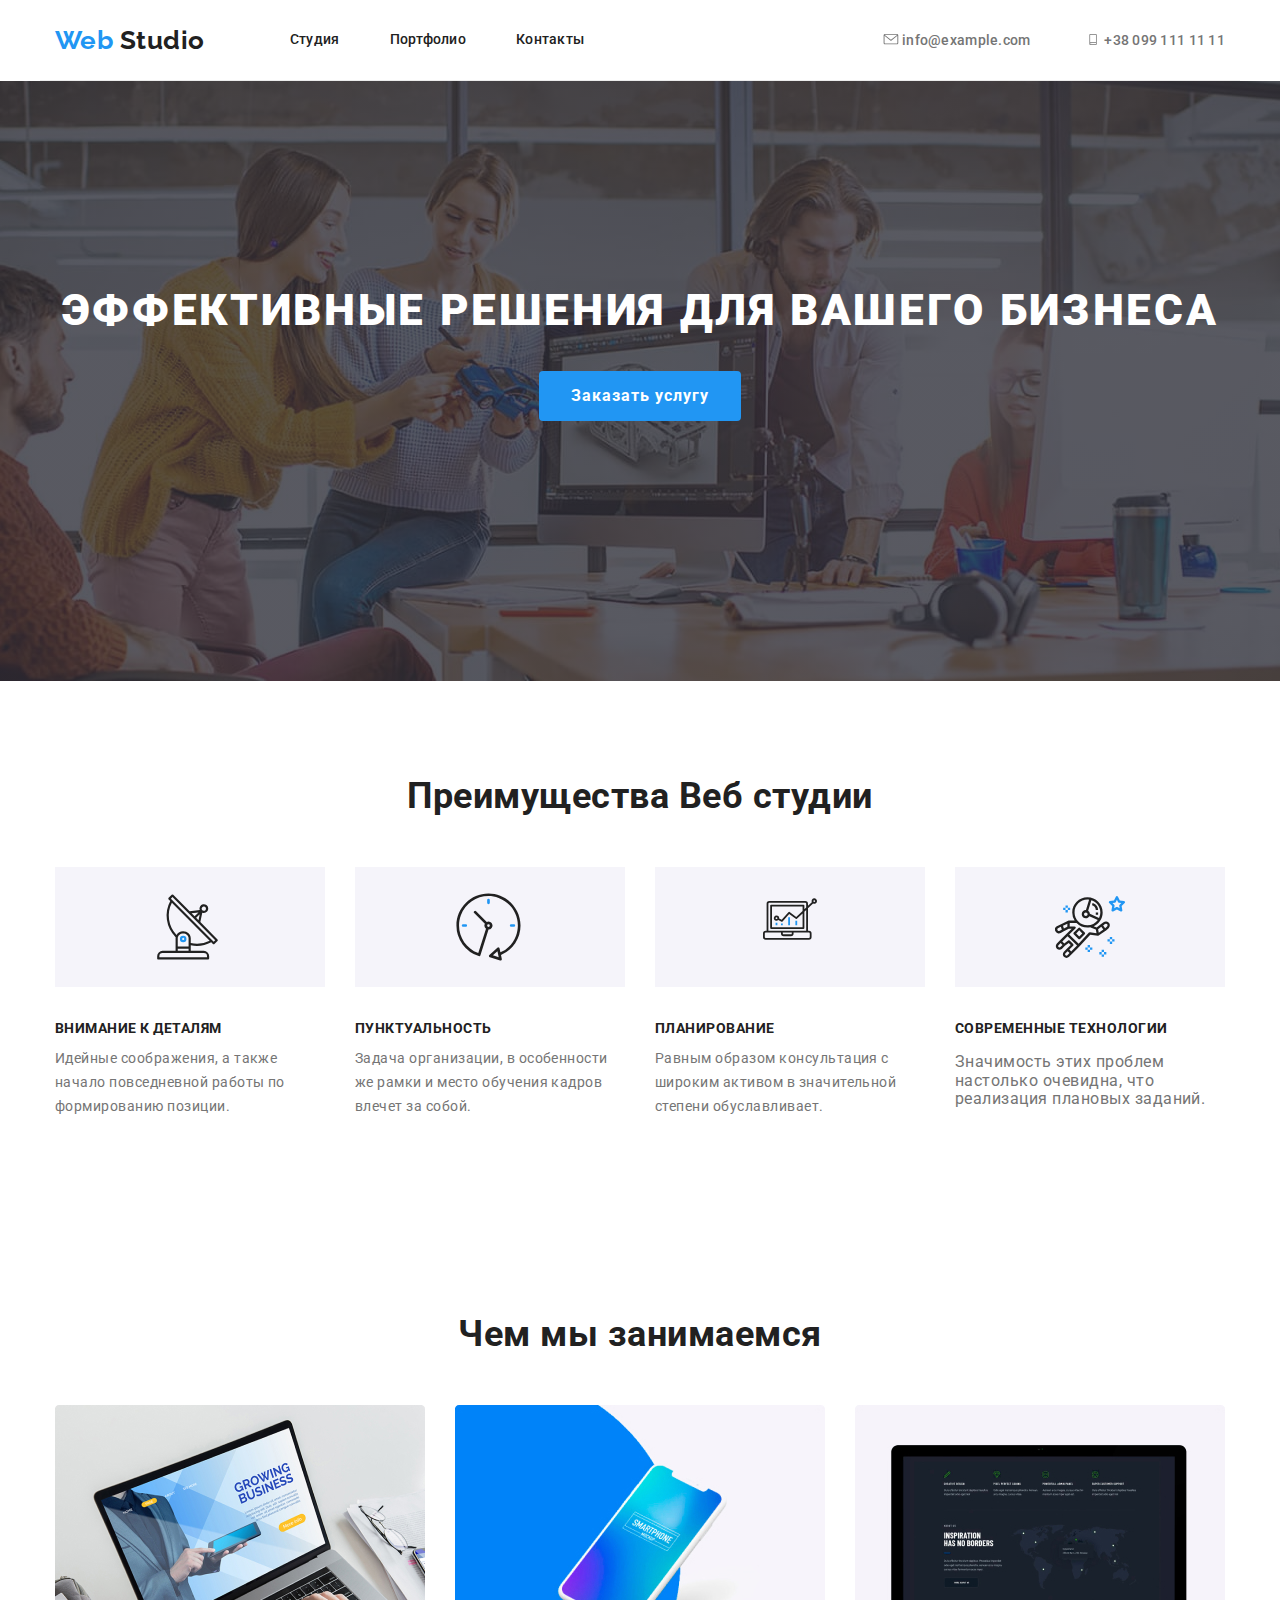
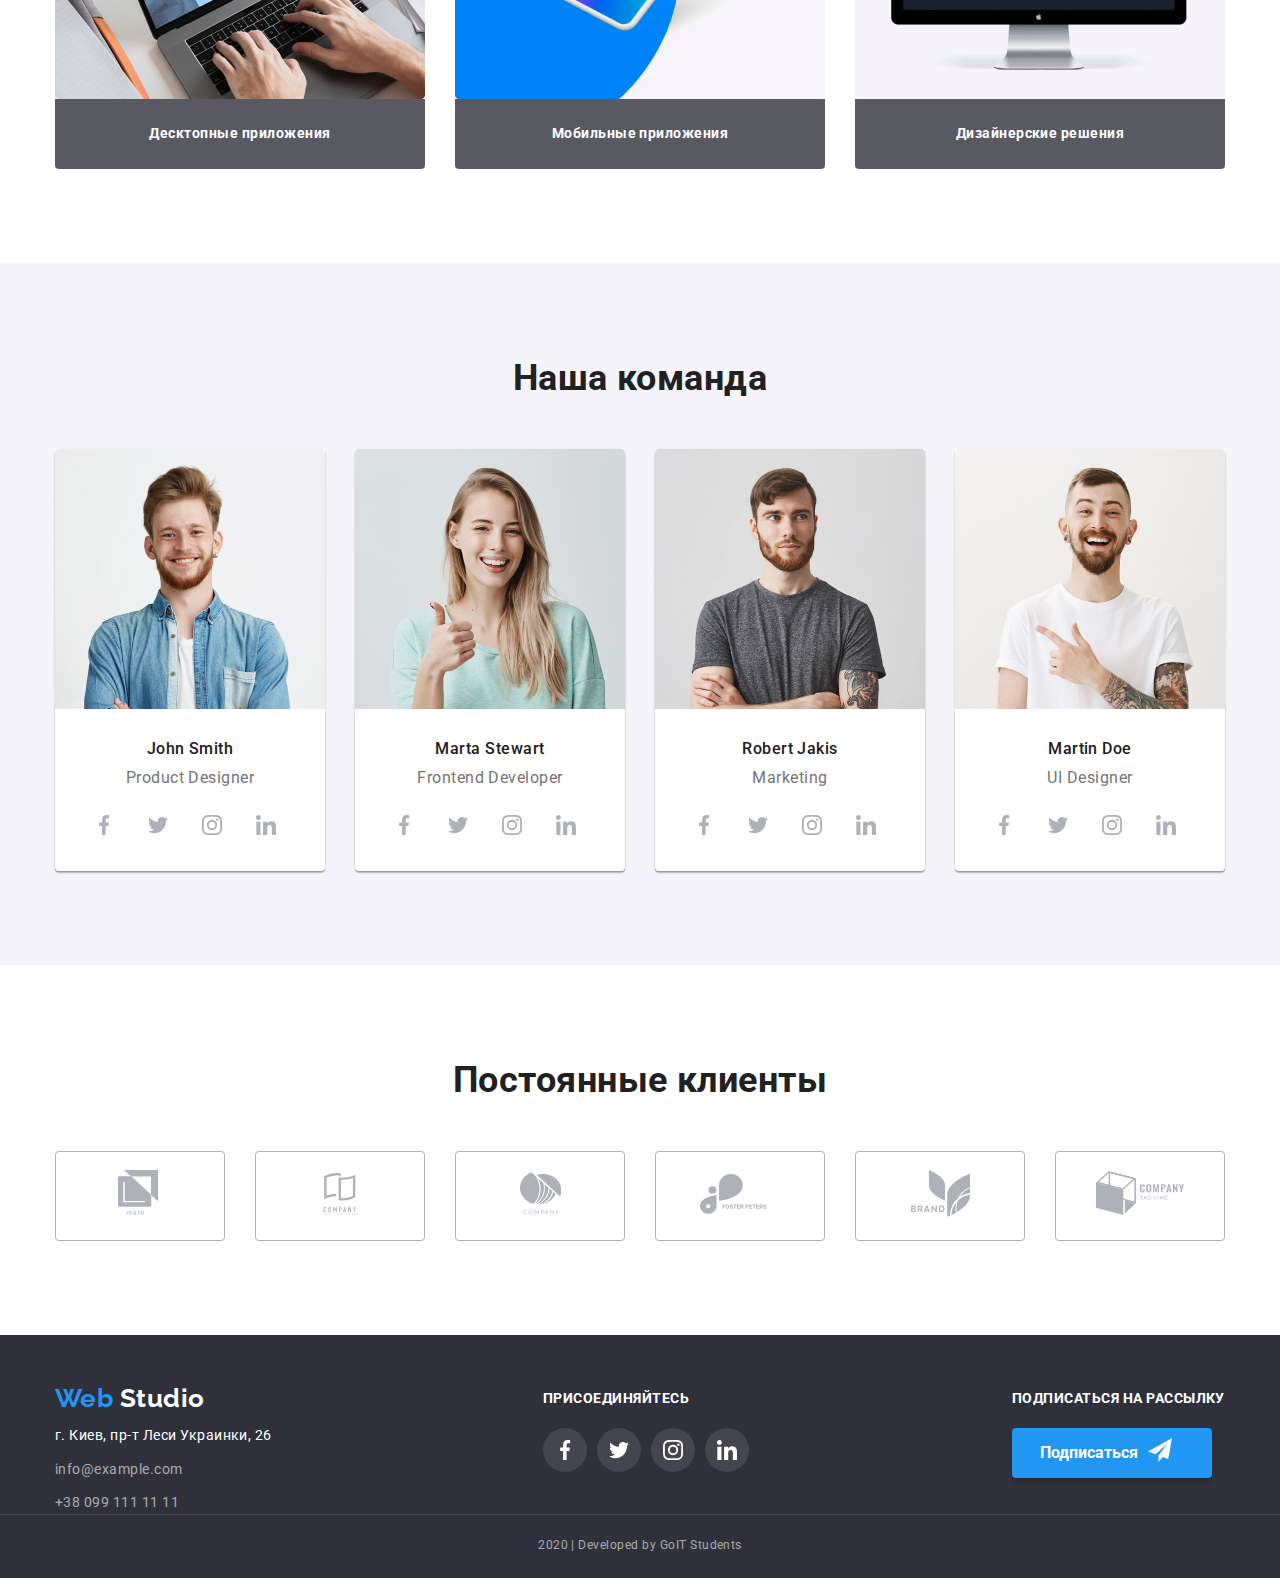
==== index.html @ 1edef526 "position start" ====
<!DOCTYPE html>
<html lang="ru">
  <head>
    <meta charset="UTF-8" />
    <meta name="viewport" content="width=device-width, initial-scale=1.0" />
    <title>Document</title>
    <link
      href="https://fonts.googleapis.com/css2?family=Raleway:wght@700&family=Roboto:wght@400;500;700;900&display=swap"
      rel="stylesheet"
    />
    <link
      rel="stylesheet"
      href="https://cdnjs.cloudflare.com/ajax/libs/modern-normalize/0.6.0/modern-normalize.min.css"
    />
    <link rel="stylesheet" href="./css/styles.css" />
  </head>
  <body>
    <!--Шапка-->
    <header>
      <div class="container header-container">
        <a href="./index.html" class="logo"
          >Web <span class="part">Studio</span></a
        >
        <nav>
          <ul class="site-nav">
            <li class="item"><a href="" class="link">Студия</a></li>
            <li class="item">
              <a href="./portfolio.html" class="link">Портфолио</a>
            </li>
            <li class="item"><a href="" class="link">Контакты</a></li>
          </ul>
        </nav>

        <div class="address">
          <a href="info@example.com" class="link">
            <svg class="link-icon" width="16px" height="11px">
              <use href="./img/a1.svg#icon-envelope"></use>
            </svg>
            info@example.com</a
          >
          <a href="+380991111111" class="link">
            <svg class="link-icon" width="10px" height="15px">
              <use href="./img/a1.svg#icon-smartphone"></use>
            </svg>
            +38 099 111 11 11</a
          >
        </div>
      </div>
    </header>
    <main>
      <!--Герой-->
      <section class="hero">
        <h1 class="hero-title">Эффективные решения для вашего бизнеса</h1>
        <a href="" class="hero-link">Заказать услугу</a>
      </section>
      <!--Преимущества-->
      <section class="section">
        <div class="container">
          <h2 class="section-title">Преимущества Веб студии</h2>
          <ul class="feature-list">
            <li class="item">
              <svg class="features-icon">
                <use
                  href="./img/a1.svg#icon-antenna1"
                  width="65px"
                  height="70px"
                ></use>
              </svg>
              <h3 class="title">Внимание к деталям</h3>
              <p class="text">
                Идейные соображения, а также начало повседневной работы по
                формированию позиции.
              </p>
            </li>
            <li class="item">
              <svg class="features-icon">
                <use
                  href="./img/a1.svg#icon-clock1"
                  width="67px"
                  height="70px"
                ></use>
              </svg>
              <h3 class="title">Пунктуальность</h3>
              <p class="text">
                Задача организации, в особенности же рамки и место обучения
                кадров влечет за собой.
              </p>
            </li>
            <li class="item">
              <svg class="features-icon">
                <use
                  href="./img/a1.svg#icon-diagram1"
                  width="70px"
                  height="54px"
                ></use>
              </svg>
              <h3 class="title">Планирование</h3>
              <p class="text">
                Равным образом консультация с широким активом в значительной
                степени обуславливает.
              </p>
            </li>
            <li class="item">
              <svg class="features-icon">
                <use
                  href="./img/a1.svg#icon-astronaut1"
                  width="70px"
                  height="70px"
                ></use>
              </svg>
              <h3 class="title">Современные технологии</h3>
              <p>
                Значимость этих проблем настолько очевидна, что реализация
                плановых заданий.
              </p>
            </li>
          </ul>
        </div>
      </section>
      <!--Сфера работы-->
      <section class="section">
        <div class="container">
          <h2 class="section-title">Чем мы занимаемся</h2>
          <ul class="product-list">
            <li class="item">
              <a href=""
                ><img
                  class="foto"
                  src="./img/1desk-top.jpg"
                  alt="Ноутбук"
                  width="370"
              /></a>
              <h3 class="title">Десктопные приложения</h3>
            </li>
            <li class="item">
              <a href=""
                ><img
                  class="foto"
                  src="./img/2mobail.jpg"
                  alt="Мобильный телефон"
                  width="370"
              /></a>
              <h3 class="title">Мобильные приложения</h3>
            </li>
            <li class="item">
              <a href=""
                ><img
                  class="foto"
                  src="./img/3design.jpg"
                  alt="Монитор"
                  width="370"
              /></a>
              <h3 class="title">Дизайнерские решения</h3>
            </li>
          </ul>
        </div>
      </section>
      <!--Команда-->
      <section class="section team-section">
        <div class="container">
          <h2 class="section-title">Наша команда</h2>
          <ul class="team-list">
            <li class="item">
              <a href="">
                <img
                  class="foto"
                  src="./img/foto1.jpg"
                  alt="фото сотрудника"
                  width="270"
              /></a>
              <h3 class="title">John Smith</h3>
              <p class="text">Product Designer</p>
              <ul class="social-network">
                <li>
                  <a
                    href=""
                    aria-label="Ссылка на Facebook"
                    class="socials-link"
                  >
                    <svg class="socials-item" width="20px" height="20px">
                      <use href="./img/a1.svg#icon-facebook"></use>
                    </svg>
                  </a>
                </li>
                <li>
                  <a href="" aria-label="Ссылка на Twitter" class="socials-link"
                    ><svg class="socials-item" width="20px" height="20px">
                      <use href="./img/a1.svg#icon-twitter"></use></svg
                  ></a>
                </li>
                <li>
                  <a
                    href=""
                    aria-label="Ссылка на Instagram"
                    class="socials-link"
                    ><svg class="socials-item" width="20px" height="20px">
                      <use href="./img/a1.svg#icon-instagram"></use></svg
                  ></a>
                </li>
                <li>
                  <a
                    href=""
                    aria-label="Ссылка на LinkedIn"
                    class="socials-link"
                    ><svg class="socials-item ln" width="20px" height="20px">
                      <use href="./img/a1.svg#icon-linkedin"></use></svg
                  ></a>
                </li>
              </ul>
            </li>
            <li class="item">
              <a href="">
                <img
                  class="foto"
                  src="./img/foto2.jpg"
                  alt="фото сотрудника"
                  width="270"
              /></a>
              <h3 class="title">Marta Stewart</h3>
              <p class="text">Frontend Developer</p>
              <ul class="social-network">
                <li>
                  <a
                    href=""
                    aria-label="Ссылка на Facebook"
                    class="socials-link"
                  >
                    <svg class="socials-item" width="20px" height="20px">
                      <use href="./img/a1.svg#icon-facebook"></use>
                    </svg>
                  </a>
                </li>
                <li>
                  <a href="" aria-label="Ссылка на Twitter" class="socials-link"
                    ><svg class="socials-item" width="20px" height="20px">
                      <use href="./img/a1.svg#icon-twitter"></use></svg
                  ></a>
                </li>
                <li>
                  <a
                    href=""
                    aria-label="Ссылка на Instagram"
                    class="socials-link"
                    ><svg class="socials-item" width="20px" height="20px">
                      <use href="./img/a1.svg#icon-instagram"></use></svg
                  ></a>
                </li>
                <li>
                  <a
                    href=""
                    aria-label="Ссылка на LinkedIn"
                    class="socials-link"
                    ><svg class="socials-item ln" width="20px" height="20px">
                      <use href="./img/a1.svg#icon-linkedin"></use></svg
                  ></a>
                </li>
              </ul>
            </li>
            <li class="item">
              <a href="">
                <img
                  class="foto"
                  src="./img/foto3.jpg"
                  alt="фото сотрудника"
                  width="270"
              /></a>
              <h3 class="title">Robert Jakis</h3>
              <p class="text">Marketing</p>
              <ul class="social-network">
                <li>
                  <a
                    href=""
                    aria-label="Ссылка на Facebook"
                    class="socials-link"
                  >
                    <svg class="socials-item" width="20px" height="20px">
                      <use href="./img/a1.svg#icon-facebook"></use>
                    </svg>
                  </a>
                </li>
                <li>
                  <a href="" aria-label="Ссылка на Twitter" class="socials-link"
                    ><svg class="socials-item" width="20px" height="20px">
                      <use href="./img/a1.svg#icon-twitter"></use></svg
                  ></a>
                </li>
                <li>
                  <a
                    href=""
                    aria-label="Ссылка на Instagram"
                    class="socials-link"
                    ><svg class="socials-item" width="20px" height="20px">
                      <use href="./img/a1.svg#icon-instagram"></use></svg
                  ></a>
                </li>
                <li>
                  <a
                    href=""
                    aria-label="Ссылка на LinkedIn"
                    class="socials-link"
                    ><svg class="socials-item ln" width="20px" height="20px">
                      <use href="./img/a1.svg#icon-linkedin"></use></svg
                  ></a>
                </li>
              </ul>
            </li>
            <li class="item">
              <a href="">
                <img
                  class="foto"
                  src="./img/foto4.jpg"
                  alt="фото сотрудника"
                  width="270"
              /></a>
              <h3 class="title">Martin Doe</h3>
              <p class="text">UI Designer</p>
              <ul class="social-network">
                <li>
                  <a
                    href=""
                    aria-label="Ссылка на Facebook"
                    class="socials-link"
                  >
                    <svg class="socials-item" width="20px" height="20px">
                      <use href="./img/a1.svg#icon-facebook"></use>
                    </svg>
                  </a>
                </li>
                <li>
                  <a href="" aria-label="Ссылка на Twitter" class="socials-link"
                    ><svg class="socials-item" width="20px" height="20px">
                      <use href="./img/a1.svg#icon-twitter"></use></svg
                  ></a>
                </li>
                <li>
                  <a
                    href=""
                    aria-label="Ссылка на Instagram"
                    class="socials-link"
                    ><svg class="socials-item" width="20px" height="20px">
                      <use href="./img/a1.svg#icon-instagram"></use></svg
                  ></a>
                </li>
                <li>
                  <a
                    href=""
                    aria-label="Ссылка на LinkedIn"
                    class="socials-link"
                    ><svg class="socials-item ln" width="20px" height="20px">
                      <use href="./img/a1.svg#icon-linkedin"></use></svg
                  ></a>
                </li>
              </ul>
            </li>
          </ul>
        </div>
      </section>
      <!--Клиенты-->
      <section class="section">
        <div class="container">
          <h2 class="section-title">Постоянные клиенты</h2>
          <ul class="clients-list">
            <li class="item">
              <a href="" class="link">
                <svg class="clients-logo" width="44px" height="49px">
                  <use href="./img/a1.svg#icon-logo1"></use>
                </svg>
              </a>
            </li>
            <li class="item">
              <a href="" class="link"
                ><svg class="clients-logo" width="40px" height="42px">
                  <use href="./img/a1.svg#icon-logo2"></use></svg
              ></a>
            </li>
            <li class="item">
              <a href="" class="link"
                ><svg class="clients-logo" width="41px" height="43px">
                  <use href="./img/a1.svg#icon-logo3"></use></svg
              ></a>
            </li>
            <li class="item">
              <a href="" class="link"
                ><svg class="clients-logo" width="80px" height="42px">
                  <use href="./img/a1.svg#icon-logo4"></use></svg
              ></a>
            </li>
            <li class="item">
              <a href="" class="link"
                ><svg class="clients-logo" width="59px" height="47px">
                  <use href="./img/a1.svg#icon-logo5"></use></svg
              ></a>
            </li>
            <li class="item">
              <a href="" class="link"
                ><svg class="clients-logo" width="88px" height="45px">
                  <use href="./img/a1.svg#icon-logo6"></use></svg
              ></a>
            </li>
          </ul>
        </div>
      </section>
    </main>

    <!-- Футер -->
    <footer>
      <div class="container footer-container">
        <div class="footer-contacts">
          <a href="./index.html" class="logo"
            >Web <span class="part-footer">Studio</span></a
          >
          <address class="footer-address">
            <a class="location">г. Киев, пр-т Леси Украинки, 26</a>
            <a href="info@example.com" class="link link-mail"
              >info@example.com</a
            >
            <a href="+380991111111" class="link">+38 099 111 11 11</a>
          </address>
        </div>
        <div class="join-us">
          <b class="title">присоединяйтесь</b>
          <ul class="cosials-item">
            <li>
              <a href="" aria-label="Ссылка на Facebook" class="cosials">
                <svg class="cosials-icon" width="20px" height="20px">
                  <use href="./img/a1.svg#icon-facebook"></use>
                </svg>
              </a>
            </li>
            <li>
              <a href="" aria-label="Ссылка на Twitter" class="cosials"
                ><svg class="cosials-icon" width="20px" height="20px">
                  <use href="./img/a1.svg#icon-twitter"></use></svg
              ></a>
            </li>
            <li>
              <a href="" aria-label="Ссылка на Instagram" class="cosials"
                ><svg class="cosials-icon" width="20px" height="20px">
                  <use href="./img/a1.svg#icon-instagram"></use></svg
              ></a>
            </li>
            <li>
              <a href="" aria-label="Ссылка на LinkedIn" class="cosials"
                ><svg class="cosials-icon" width="20px" height="20px">
                  <use href="./img/a1.svg#icon-linkedin"></use></svg
              ></a>
            </li>
          </ul>
        </div>
        <div class="newsletter">
          <b class="title"> подписаться на рассылку</b>
          <button class="footer-button">
            <span class="subscribe">Подписаться</span>
            <svg>
              <use
                href="./img/a1.svg#icon-icon"
                width="24px"
                height="24px"
              ></use>
            </svg>
          </button>
        </div>
      </div>
      <p class="copyright">2020 | Developed by GoIT Students</p>
    </footer>
  </body>
</html>
---- css/styles.css ----
:root {
  --primary-text-color: #757575;
  --title-text-color: #212121;
  --title-text-color-second: #ffffff;
  --accent-color: #2196f3;
  --footer-address-color: rgba(255, 255, 255, 0.6);
  --background-second: #f5f4fa;
}
body {
  background: #ffffff;
  color: var(--primary-text-color);
  font-family: Roboto;
  letter-spacing: 0.03em;
}
ul {
  list-style: none;
  padding: 0;
  margin: 0;
}
a {
  text-decoration: none;
}
img {
  display: block;
  max-width: 100%;
  height: auto;
}
.section {
  padding-top: 94px;
  padding-bottom: 94px;
}
.container {
  width: 1200px;
  padding-left: 15px;
  padding-right: 15px;
  margin-left: auto;
  margin-right: auto;
}
.section-title {
  color: var(--title-text-color);
  font-weight: 700;
  font-size: 36px;
  line-height: 1.17;
  text-align: center;
  margin-top: 0;
  margin-bottom: 50px;
}
/*Header*/
.header-container {
  display: flex;
  align-items: center;
  border-bottom: 1px solid #ececec;
}
.logo {
  display: block;
  margin-right: 85px;
  color: var(--accent-color);
  font-family: Raleway;
  font-weight: 700;
  font-size: 26px;
  line-height: 1.19;
  text-decoration: none;
}
.part {
  color: var(--title-text-color);
}
.site-nav {
  display: flex;
}
.site-nav .item + .item {
  margin-left: 50px;
}
.site-nav .link {
  display: block;
  color: var(--title-text-color);
  font-weight: 500;
  font-size: 14px;
  line-height: 1.14;
  letter-spacing: 0.02em;
  padding-top: 32px;
  padding-bottom: 32px;
}
.site-nav .link:hover,
.site-nav .link:focus {
  color: var(--accent-color);
}
.address {
  margin-left: auto;
}
.address .link {
  color: var(--primary-text-color);
  font-weight: 500;
  font-size: 14px;
  line-height: 1.14;
  letter-spacing: 0.02em;
}
.address .link:hover,
.address .link:focus {
  color: var(--accent-color);
}

.address .link:not(:last-child) {
  margin-right: 50px;
}
.address .link-icon {
  width: 16px;
  height: 11px;
  fill: var(--primary-text-color);
}
.address .link-icon:hover {
  fill: var(--accent-color);
}
/*Hero*/
.hero {
  max-width: 1600px;
  height: 600px;
  margin-left: auto;
  margin-right: auto;
  background-image: linear-gradient(
      to right,
      rgba(47, 48, 58, 0.8),
      rgba(47, 48, 58, 0.8)
    ),
    url(../img/header.jpg);

  background-size: cover;
  background-position: center;
  background-repeat: no-repeat;
  text-align: center;
}
.hero .hero-title {
  padding-top: 200px;
  margin-top: 0;
  margin-bottom: 30px;
  color: var(--title-text-color-second);
  font-weight: 900;
  font-size: 44px;
  line-height: 1.36;
  letter-spacing: 0.06em;
  text-transform: uppercase;
}
.hero .hero-link {
  display: inline-block;
  color: var(--title-text-color-second);
  font-weight: 700;
  font-size: 16px;
  line-height: 1.87;
  letter-spacing: 0.06em;
  background: var(--accent-color);
  border-radius: 4px;
  padding: 10px 32px;
}

/*Features*/
.feature-list {
  display: flex;
  margin: -15px;
}
.feature-list .item {
  width: 270px;
  margin: 15px;
}
/*.feature-list .item::before {
  display: block;
  content: "";
  height: 120px;
  background-color: var(--background-second);
  background-position: center;
  background-repeat: no-repeat;
}
.feature-list .item:nth-child(1)::before {
  background-image: url(../img/antenna1.svg);
}
.feature-list .item:nth-child(2)::before {
  background-image: url(../img/clock1.svg);
}
.feature-list .item:nth-child(3)::before {
  background-image: url(../img/diagram1.svg);
}
.feature-list .item:nth-child(4)::before {
  background-image: url(../img/astronaut1.svg);
}*/

.features-icon {
  background-color: #f5f4fa;
  width: 270px;
  height: 120px;
  padding: 25px 100px;
}

.feature-list .title {
  margin-top: 30px;
  margin-bottom: 10px;
  text-transform: uppercase;
  color: var(--title-text-color);
  font-weight: 700;
  font-size: 14px;
  line-height: 1.14;
}
.feature-list .text {
  margin: 0;
  font-weight: 400;
  font-size: 14px;
  line-height: 1.71;
}
/*Products*/
.product-list {
  display: flex;
  margin: -15px;
}
.product-list .item {
  width: 370px;
  margin: 15px;
}
.product-list .title {
  margin: 0;
  border-radius: 0px 0px 4px 4px;
  text-align: center;
  padding: 27px 87px;
  color: var(--title-text-color-second);
  font-weight: 700;
  font-size: 14px;
  line-height: 1.14;
  background: rgba(47, 48, 58, 0.8);
}
/*Team*/
.team-section {
  background: #f5f4fa;
}
.team-list {
  display: flex;
  margin: -15px;
  text-align: center;
}
.team-list .item {
  width: 270px;
  margin: 15px;
  background-color: #ffffff;
  box-shadow: 0px 2px 1px rgba(0, 0, 0, 0.2), 0px 1px 1px rgba(0, 0, 0, 0.14),
    0px 1px 3px rgba(0, 0, 0, 0.12);
  border-radius: 4px;
}
.team-list .foto {
  margin-bottom: 30px;
}
.team-list .title {
  margin-top: 0px;
  margin-bottom: 10px;
  color: var(--title-text-color);
  font-weight: 500;
  font-size: 16px;
  line-height: 1.19;
}
.team-list .text {
  margin-top: 0;
  margin-bottom: 16;
  font-weight: 400;
  font-size: 16px;
  line-height: 1.19;
}
/*.social-network {
  display: flex;
  justify-content: space-around;
}
.socials {
  display: inline-block;
  width: 44px;
  height: 44px;
  <circle r="260"/>
}
.socials-item {
  fill: #afb1b8;
  background-color: #ffffff;
  border-radius: 50%;
}

.socials-item:hover,
.socials-item:focus {
  fill: #ffffff;
  background-color: var(--accent-color);
}*/
.social-network {
  display: flex;
  justify-content: center;
  margin-bottom: 24px;
}
.socials-link {
  display: flex;
  justify-content: center;
  align-items: center;
  margin-right: 10px;
  width: 44px;
  height: 44px;
  background-color: #ffffff;
  fill: #afb1b8;
  border-radius: 50%;
}
.socials-link:hover {
  background-color: var(--accent-color);
  fill: #ffffff;
}
/*Clients*/
.clients-list {
  display: flex;
  margin: -15px;
}
.clients-list .item {
  display: flex;
  justify-content: center;
  align-items: center;
  width: 170px;
  height: 90px;
  border: 1px solid #afb1b8;
  box-sizing: border-box;
  border-radius: 4px;
  margin: 15px;
}
.clients-list .item:hover,
.clients-list .item:focus {
  border: 1px solid var(--accent-color);
}
.clients-logo {
  fill: #afb1b8;
}
.clients-logo:hover,
.clients-logo:focus {
  fill: var(--accent-color);
}
/*Footer*/
footer {
  background: #2f303a;
}
.footer-container {
  display: flex;
  align-items: flex-start;
  justify-content: space-between;
}
.footer-contacts {
  display: flex;
  flex-direction: column;
  padding-top: 48px;
  align-items: baseline;
}
.footer-contacts > .logo {
  margin-bottom: 10px;
}
.footer-contacts .part-footer {
  color: var(--title-text-color-second);
}
.footer-address .location {
  margin-bottom: 9px;
  display: block;
  color: var(--title-text-color-second);
  font-weight: 400;
  font-size: 14px;
  line-height: 1.71;
  font-style: normal;
}
.footer-address .link {
  display: block;
  color: var(--footer-address-color);
  font-weight: 400;
  font-size: 14px;
  line-height: 24px;
  font-style: normal;
}
.footer-address .link-mail {
  margin-bottom: 9px;
}
.join-us {
  margin-top: 56px;
}
.newsletter {
  margin-top: 56px;
}
.join-us .title {
  display: block;
  margin-bottom: 21px;
  text-transform: uppercase;
  color: var(--title-text-color-second);
  font-weight: bold;
  font-size: 14px;
  line-height: 1.14;
}
.cosials-item {
  display: flex;
}
.cosials {
  display: flex;
  justify-content: center;
  align-items: center;
  margin-right: 10px;
  width: 44px;
  height: 44px;
  border-radius: 50%;
  background: rgba(255, 255, 255, 0.1);
}

.cosials:hover {
  background-color: var(--accent-color);
}
.cosials-icon {
  fill: #ffffff;
}
.newsletter {
  display: flex;
  flex-direction: column;
}
.footer-button {
  display: flex;
  padding: 10px 28px;
  width: 200px;
  height: 50px;
  font-weight: bold;
  font-size: 16px;
  line-height: 1.88;
  background: #2196f3;
  color: var(--title-text-color-second);
  box-shadow: 0px 4px 4px rgba(0, 0, 0, 0.15);
  border: none;
  border-radius: 4px;
}
.subscribe {
  margin-right: 10px;
}
.newsletter .title {
  margin-bottom: 21px;
  text-transform: uppercase;
  color: var(--title-text-color-second);
  font-weight: bold;
  font-size: 14px;
  line-height: 1.14;
}
.copyright {
  padding-top: 18px;
  padding-bottom: 21px;
  margin: 0;
  border-top: 1px solid rgba(255, 255, 255, 0.1);
  color: var(--footer-address-color);
  font-weight: 400;
  font-size: 12px;
  line-height: 2;
  text-align: center;
}
/*Projects*/
.container .title-portfolio {
  margin: 0;
}
.filters {
  display: flex;
  margin-bottom: 50px;
  justify-content: center;
}
.filters .item:not(:last-child) {
  margin-right: 8px;
}
.filters .button {
  border-radius: 4px;
  padding: 6px 22px;
  color: var(--title-text-color);
  background: var(--background-second);
}

.filters .button:hover,
.filters .button:focus {
  color: var(--title-text-color-second);
  background: var(--accent-color);
}

.works-list {
  display: flex;
  flex-wrap: wrap;
  margin: -15px;
}
.works-list .item {
  width: 370px;
  margin: 15px;
  border-top-left-radius: 5px;
  border-top-right-radius: 5px;
  overflow: hidden;
  box-shadow: 1px 4px 6px rgba(0, 0, 0, 0.16), 0px 4px 4px rgba(0, 0, 0, 0.06),
    0px 1px 1px rgba(0, 0, 0, 0.12);
}
.works-list .title {
  margin-top: 0;
  margin-bottom: 4px;
  color: var(--title-text-color);
  font-weight: 700;
  font-size: 18px;
  line-height: 2;
  letter-spacing: 0.06em;
}
.works-list .filter-text {
  margin: 0;
  color: var(--primary-text-color);
  font-weight: 400;
  font-size: 16px;
  line-height: 1.87;
}
.works-list .text-about {
  margin: 0;
}
.card-content {
  padding: 20px 24px;
  border: solid #eeeeee;
  border-top-width: 0;
  border-right-width: 1px;
  border-left-width: 1px;
  border-bottom-width: 1px;
  border-bottom-right-radius: 5px;
  border-bottom-left-radius: 5px;
}
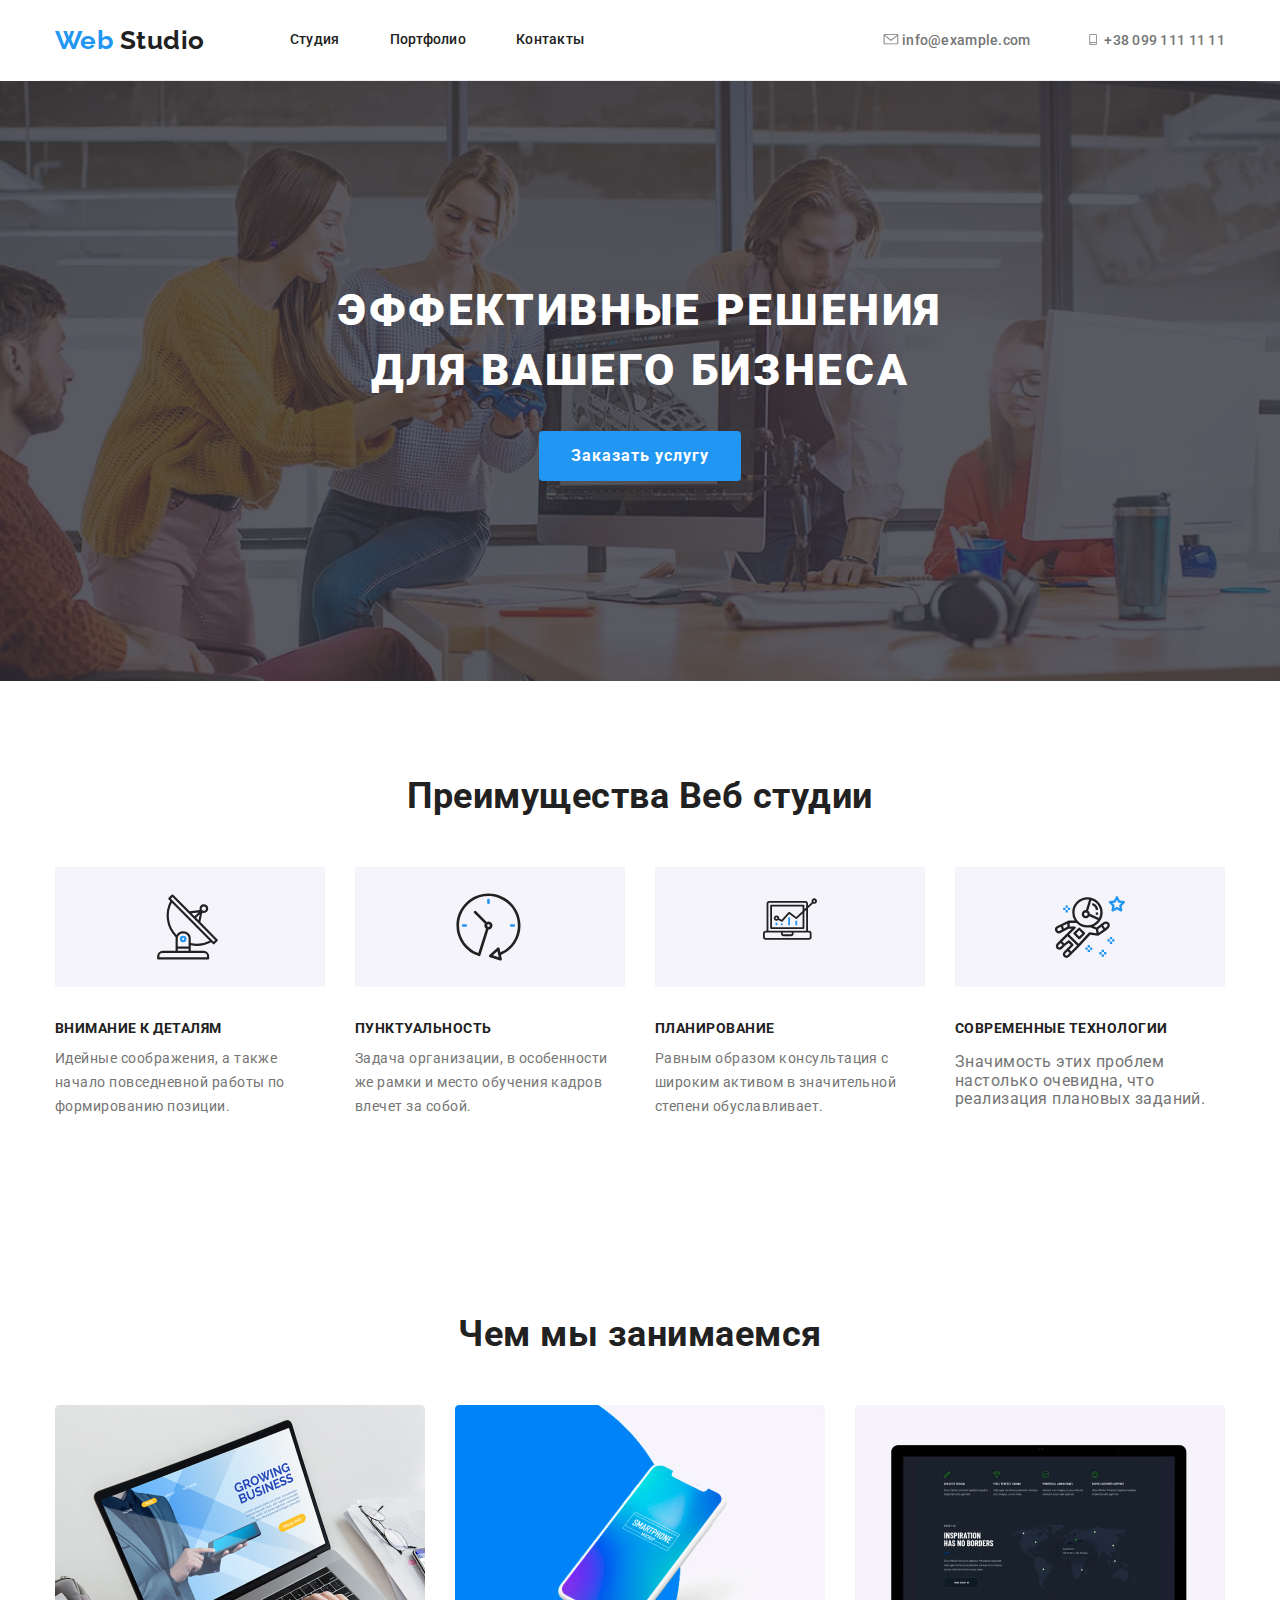
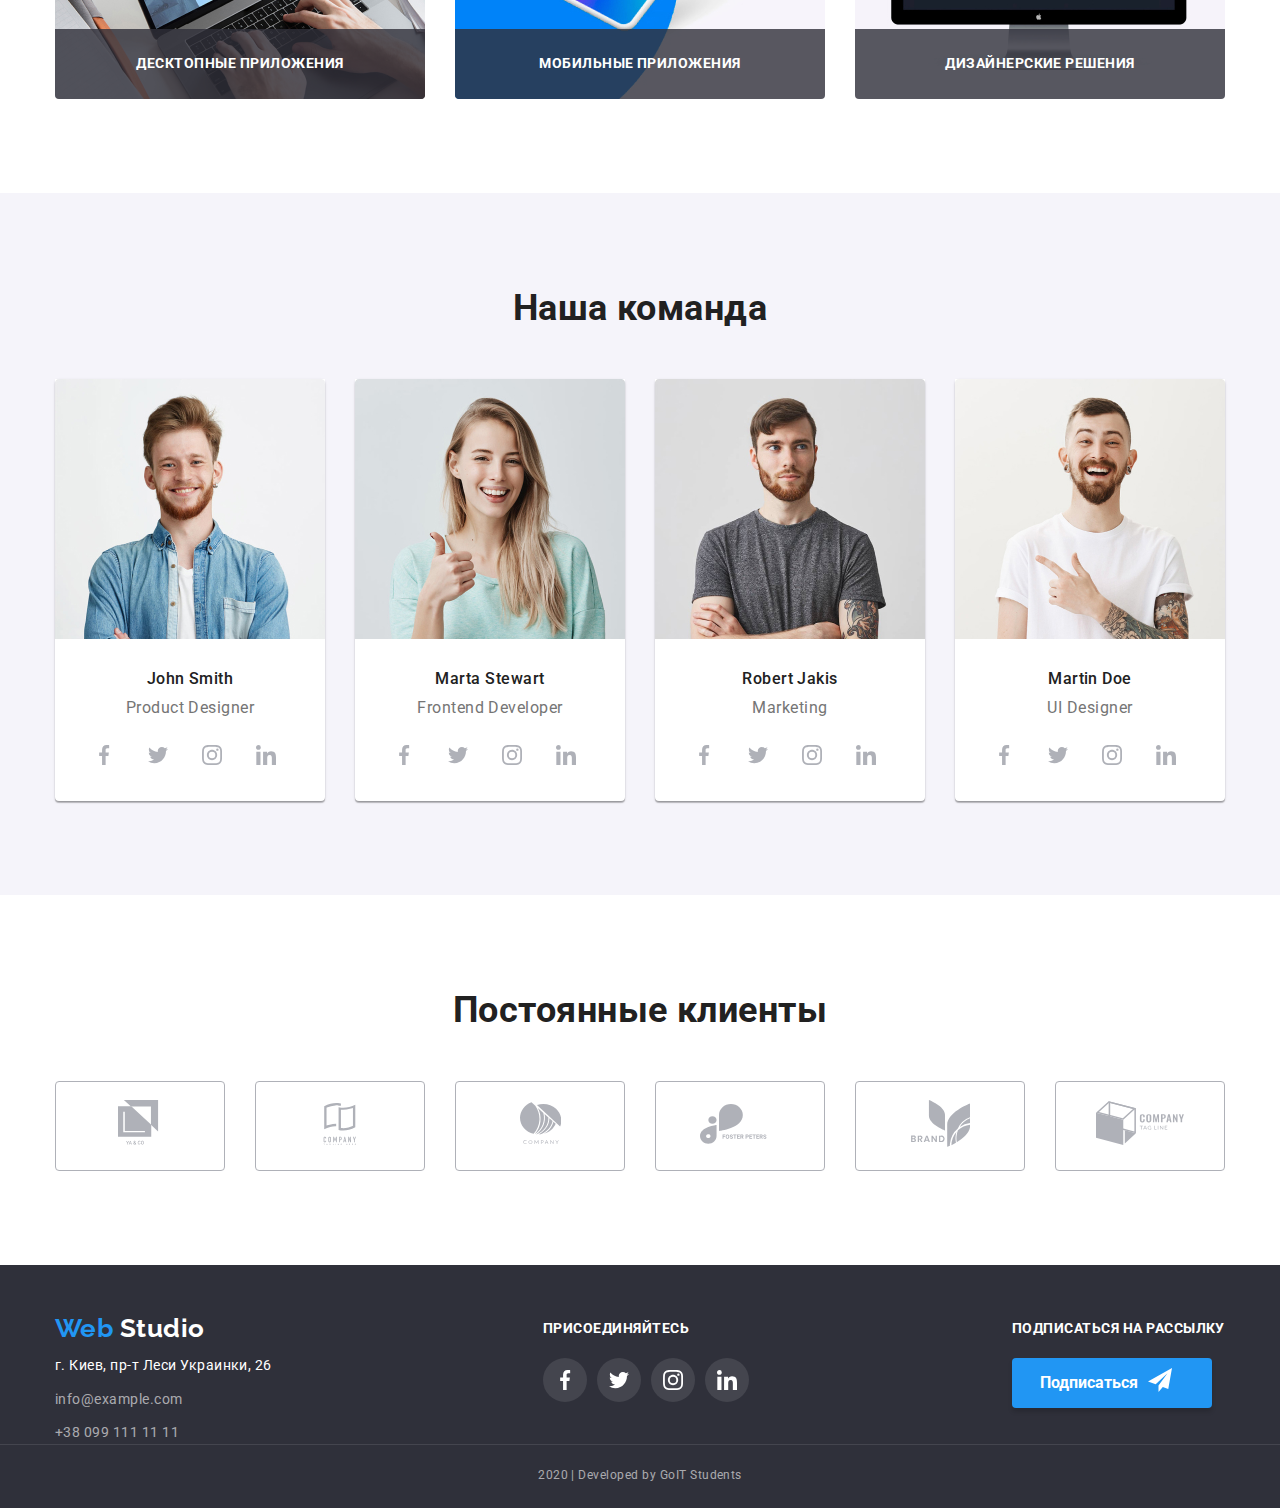
==== commit 06586914: "position start 2" ====
--- a/index.html
+++ b/index.html
@@ -50,7 +50,10 @@
     <main>
       <!--Герой-->
       <section class="hero">
-        <h1 class="hero-title">Эффективные решения для вашего бизнеса</h1>
+        <h1 class="hero-title">
+          Эффективные решения <br />
+          для вашего бизнеса
+        </h1>
         <a href="" class="hero-link">Заказать услугу</a>
       </section>
       <!--Преимущества-->
@@ -185,8 +188,8 @@
                 <li>
                   <a href="" aria-label="Ссылка на Twitter" class="socials-link"
                     ><svg class="socials-item" width="20px" height="20px">
-                      <use href="./img/a1.svg#icon-twitter"></use></svg
-                  ></a>
+                      <use href="./img/a1.svg#icon-twitter"></use>
+                      </svg                  ></a>
                 </li>
                 <li>
                   <a
--- a/css/styles.css
+++ b/css/styles.css
@@ -209,18 +209,25 @@
   margin: -15px;
 }
 .product-list .item {
+  position: relative;
   width: 370px;
   margin: 15px;
 }
 .product-list .title {
+  position: absolute;
+  bottom: 0;
+  right: 0;
+  left: 0;
   margin: 0;
   border-radius: 0px 0px 4px 4px;
   text-align: center;
-  padding: 27px 87px;
+  padding-top: 27px;
+  padding-bottom: 27px;
   color: var(--title-text-color-second);
   font-weight: 700;
   font-size: 14px;
   line-height: 1.14;
+  text-transform: uppercase;
   background: rgba(47, 48, 58, 0.8);
 }
 /*Team*/
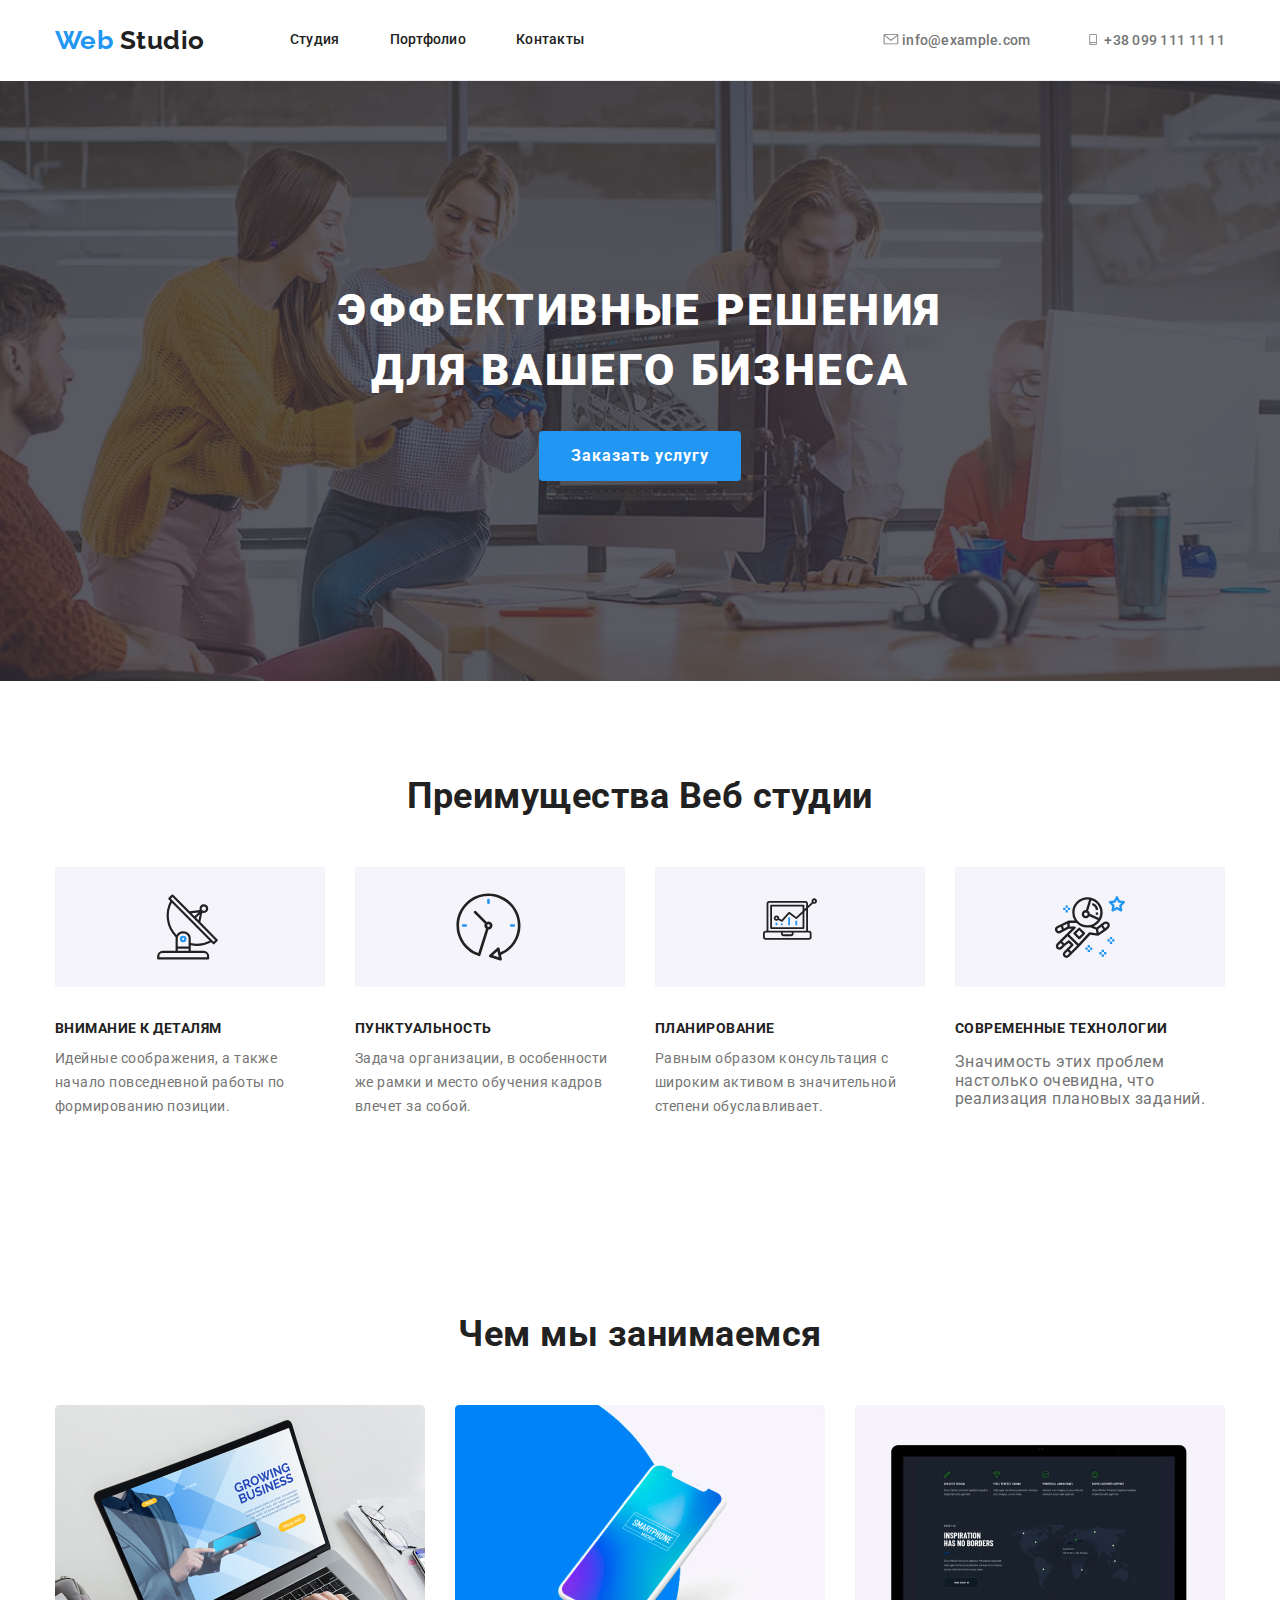
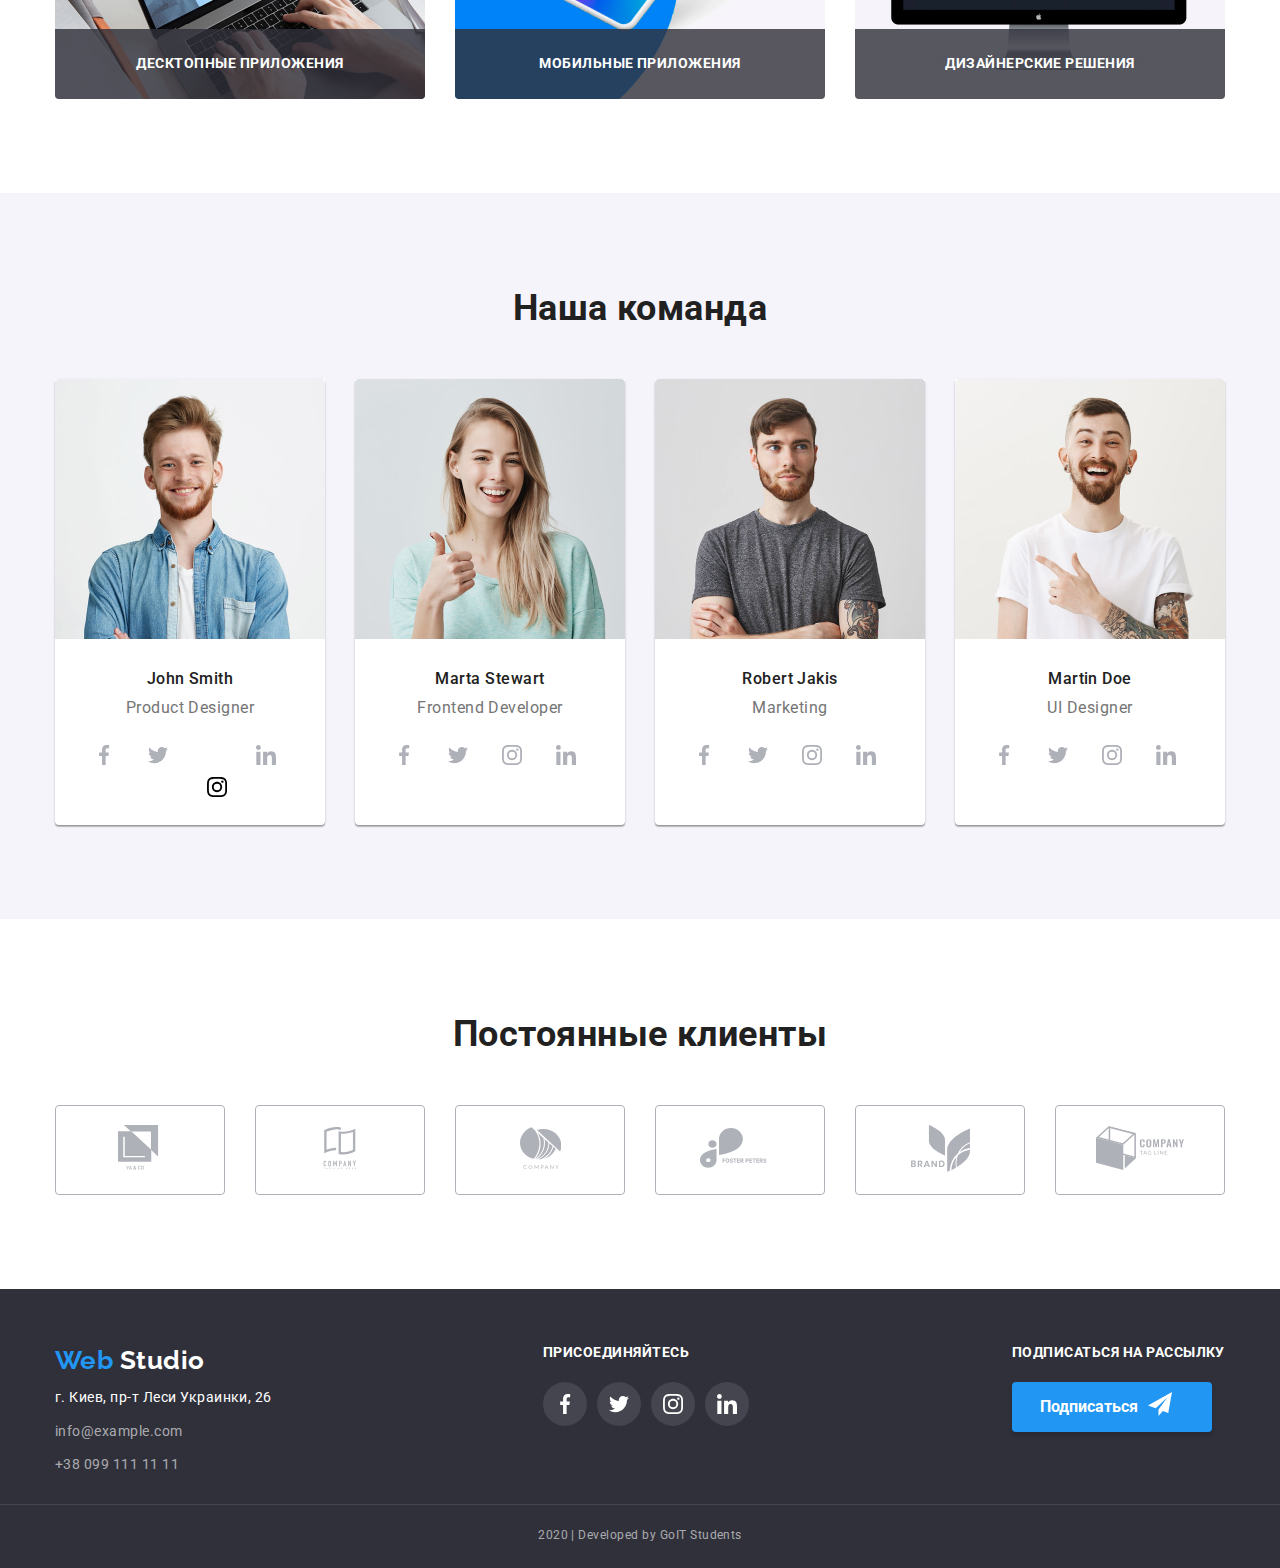
==== commit d465dd4d: "position start 3" ====
--- a/index.html
+++ b/index.html
@@ -196,9 +196,9 @@
                     href=""
                     aria-label="Ссылка на Instagram"
                     class="socials-link"
-                    ><svg class="socials-item" width="20px" height="20px">
-                      <use href="./img/a1.svg#icon-instagram"></use></svg
-                  ></a>
+                    ></a>
+                    <svg class="socials-item" width="20px" height="20px">
+                      <use href="./img/a1.svg#icon-instagram"></use></svg></a>
                 </li>
                 <li>
                   <a
@@ -206,8 +206,7 @@
                     aria-label="Ссылка на LinkedIn"
                     class="socials-link"
                     ><svg class="socials-item ln" width="20px" height="20px">
-                      <use href="./img/a1.svg#icon-linkedin"></use></svg
-                  ></a>
+                      <use href="./img/a1.svg#icon-linkedin"></use></svg></a>
                 </li>
               </ul>
             </li>
@@ -236,8 +235,7 @@
                 <li>
                   <a href="" aria-label="Ссылка на Twitter" class="socials-link"
                     ><svg class="socials-item" width="20px" height="20px">
-                      <use href="./img/a1.svg#icon-twitter"></use></svg
-                  ></a>
+                      <use href="./img/a1.svg#icon-twitter"></use></svg></a>
                 </li>
                 <li>
                   <a
@@ -245,8 +243,7 @@
                     aria-label="Ссылка на Instagram"
                     class="socials-link"
                     ><svg class="socials-item" width="20px" height="20px">
-                      <use href="./img/a1.svg#icon-instagram"></use></svg
-                  ></a>
+                      <use href="./img/a1.svg#icon-instagram"></use></svg></a>
                 </li>
                 <li>
                   <a
@@ -254,8 +251,7 @@
                     aria-label="Ссылка на LinkedIn"
                     class="socials-link"
                     ><svg class="socials-item ln" width="20px" height="20px">
-                      <use href="./img/a1.svg#icon-linkedin"></use></svg
-                  ></a>
+                      <use href="./img/a1.svg#icon-linkedin"></use></svg></a>
                 </li>
               </ul>
             </li>
@@ -284,8 +280,7 @@
                 <li>
                   <a href="" aria-label="Ссылка на Twitter" class="socials-link"
                     ><svg class="socials-item" width="20px" height="20px">
-                      <use href="./img/a1.svg#icon-twitter"></use></svg
-                  ></a>
+                      <use href="./img/a1.svg#icon-twitter"></use></svg></a>
                 </li>
                 <li>
                   <a
@@ -293,8 +288,7 @@
                     aria-label="Ссылка на Instagram"
                     class="socials-link"
                     ><svg class="socials-item" width="20px" height="20px">
-                      <use href="./img/a1.svg#icon-instagram"></use></svg
-                  ></a>
+                      <use href="./img/a1.svg#icon-instagram"></use></svg></a>
                 </li>
                 <li>
                   <a
@@ -302,8 +296,7 @@
                     aria-label="Ссылка на LinkedIn"
                     class="socials-link"
                     ><svg class="socials-item ln" width="20px" height="20px">
-                      <use href="./img/a1.svg#icon-linkedin"></use></svg
-                  ></a>
+                      <use href="./img/a1.svg#icon-linkedin"></use></svg></a>
                 </li>
               </ul>
             </li>
@@ -332,8 +325,7 @@
                 <li>
                   <a href="" aria-label="Ссылка на Twitter" class="socials-link"
                     ><svg class="socials-item" width="20px" height="20px">
-                      <use href="./img/a1.svg#icon-twitter"></use></svg
-                  ></a>
+                      <use href="./img/a1.svg#icon-twitter"></use></svg></a>
                 </li>
                 <li>
                   <a
@@ -341,8 +333,7 @@
                     aria-label="Ссылка на Instagram"
                     class="socials-link"
                     ><svg class="socials-item" width="20px" height="20px">
-                      <use href="./img/a1.svg#icon-instagram"></use></svg
-                  ></a>
+                      <use href="./img/a1.svg#icon-instagram"></use></svg></a>
                 </li>
                 <li>
                   <a
@@ -350,8 +341,7 @@
                     aria-label="Ссылка на LinkedIn"
                     class="socials-link"
                     ><svg class="socials-item ln" width="20px" height="20px">
-                      <use href="./img/a1.svg#icon-linkedin"></use></svg
-                  ></a>
+                      <use href="./img/a1.svg#icon-linkedin"></use></svg></a>
                 </li>
               </ul>
             </li>
@@ -373,32 +363,27 @@
             <li class="item">
               <a href="" class="link"
                 ><svg class="clients-logo" width="40px" height="42px">
-                  <use href="./img/a1.svg#icon-logo2"></use></svg
-              ></a>
+                  <use href="./img/a1.svg#icon-logo2"></use></svg></a>
             </li>
             <li class="item">
               <a href="" class="link"
                 ><svg class="clients-logo" width="41px" height="43px">
-                  <use href="./img/a1.svg#icon-logo3"></use></svg
-              ></a>
+                  <use href="./img/a1.svg#icon-logo3"></use></svg></a>
             </li>
             <li class="item">
               <a href="" class="link"
                 ><svg class="clients-logo" width="80px" height="42px">
-                  <use href="./img/a1.svg#icon-logo4"></use></svg
-              ></a>
+                  <use href="./img/a1.svg#icon-logo4"></use></svg></a>
             </li>
             <li class="item">
               <a href="" class="link"
                 ><svg class="clients-logo" width="59px" height="47px">
-                  <use href="./img/a1.svg#icon-logo5"></use></svg
-              ></a>
+                  <use href="./img/a1.svg#icon-logo5"></use></svg></a>
             </li>
             <li class="item">
               <a href="" class="link"
                 ><svg class="clients-logo" width="88px" height="45px">
-                  <use href="./img/a1.svg#icon-logo6"></use></svg
-              ></a>
+                  <use href="./img/a1.svg#icon-logo6"></use></svg></a>
             </li>
           </ul>
         </div>
@@ -433,20 +418,17 @@
             <li>
               <a href="" aria-label="Ссылка на Twitter" class="cosials"
                 ><svg class="cosials-icon" width="20px" height="20px">
-                  <use href="./img/a1.svg#icon-twitter"></use></svg
-              ></a>
+                  <use href="./img/a1.svg#icon-twitter"></use></svg></a>
             </li>
             <li>
               <a href="" aria-label="Ссылка на Instagram" class="cosials"
                 ><svg class="cosials-icon" width="20px" height="20px">
-                  <use href="./img/a1.svg#icon-instagram"></use></svg
-              ></a>
+                  <use href="./img/a1.svg#icon-instagram"></use></svg></a>
             </li>
             <li>
               <a href="" aria-label="Ссылка на LinkedIn" class="cosials"
                 ><svg class="cosials-icon" width="20px" height="20px">
-                  <use href="./img/a1.svg#icon-linkedin"></use></svg
-              ></a>
+                  <use href="./img/a1.svg#icon-linkedin"></use></svg></a>
             </li>
           </ul>
         </div>
--- a/css/styles.css
+++ b/css/styles.css
@@ -336,6 +336,7 @@
 /*Footer*/
 footer {
   background: #2f303a;
+  padding-top: 56px;
 }
 .footer-container {
   display: flex;
@@ -345,8 +346,8 @@
 .footer-contacts {
   display: flex;
   flex-direction: column;
-  padding-top: 48px;
   align-items: baseline;
+  padding-bottom: 28px;
 }
 .footer-contacts > .logo {
   margin-bottom: 10px;
@@ -374,12 +375,7 @@
 .footer-address .link-mail {
   margin-bottom: 9px;
 }
-.join-us {
-  margin-top: 56px;
-}
-.newsletter {
-  margin-top: 56px;
-}
+
 .join-us .title {
   display: block;
   margin-bottom: 21px;
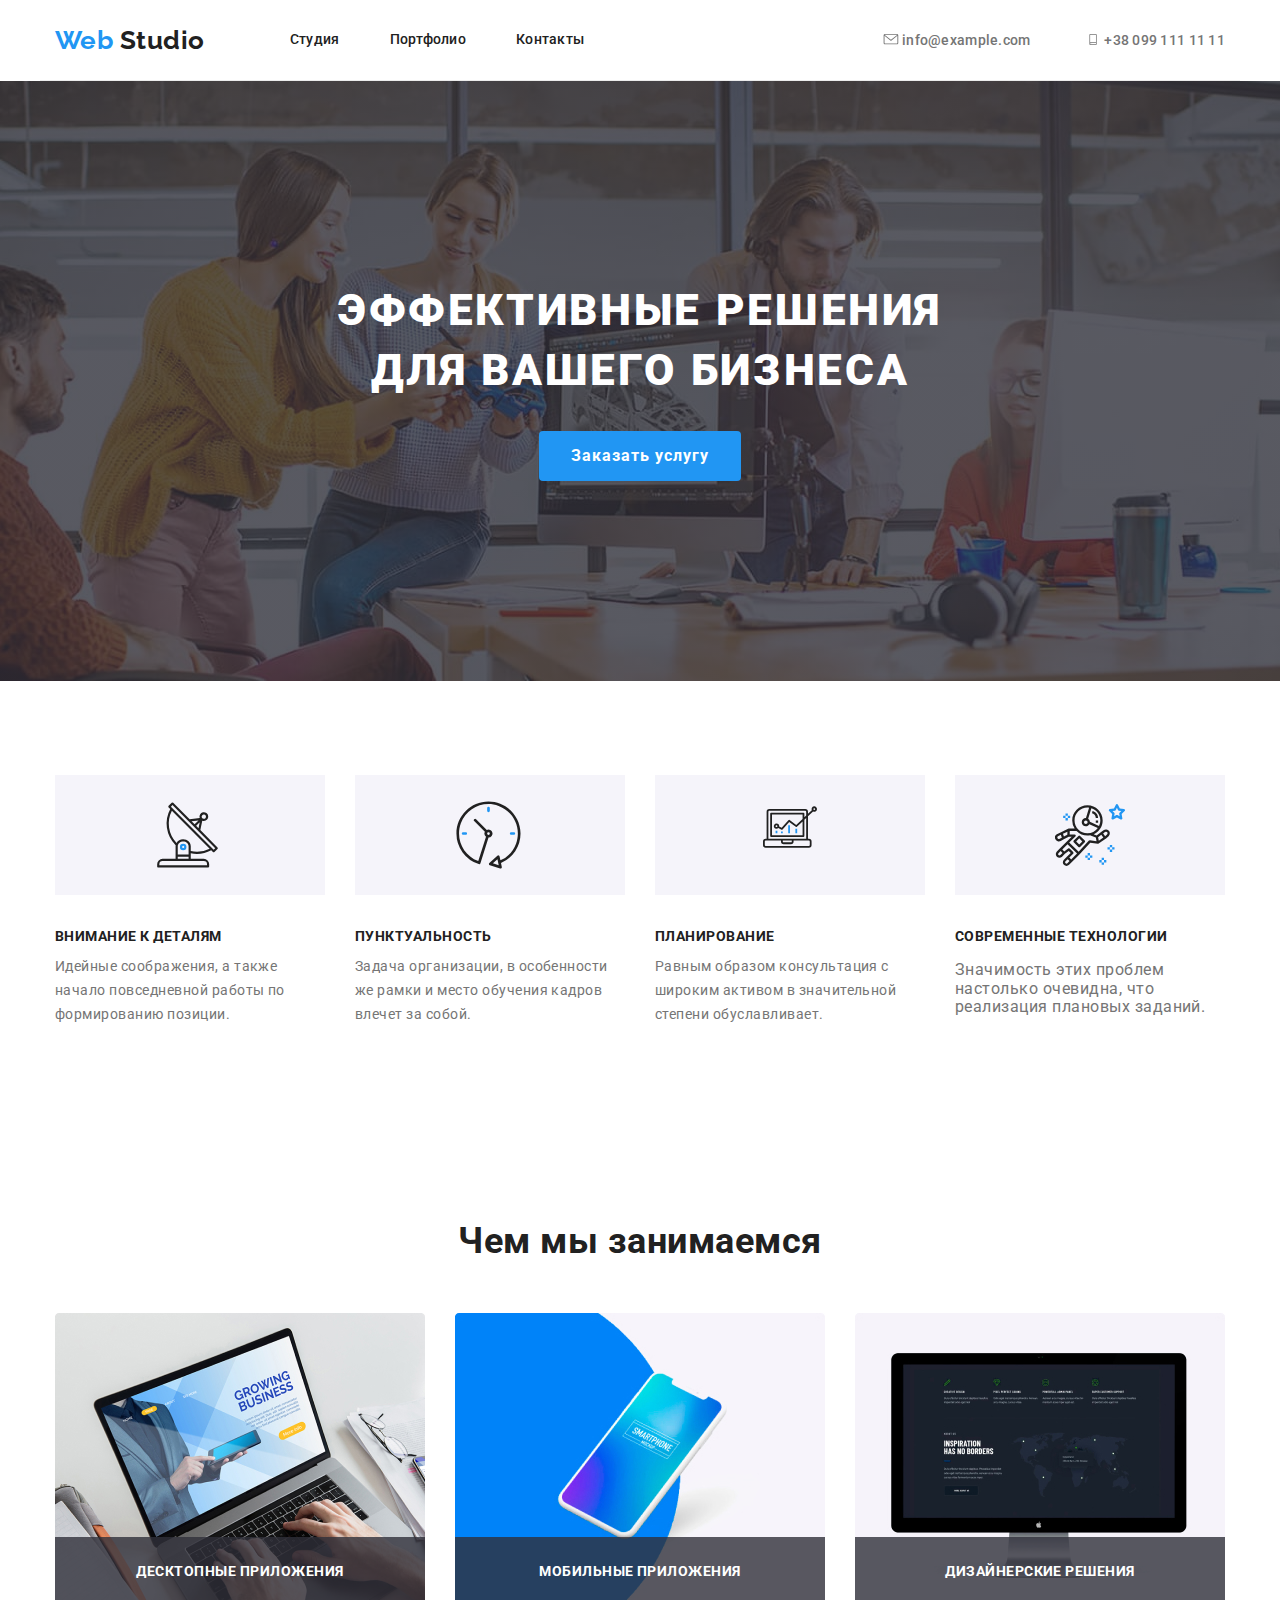
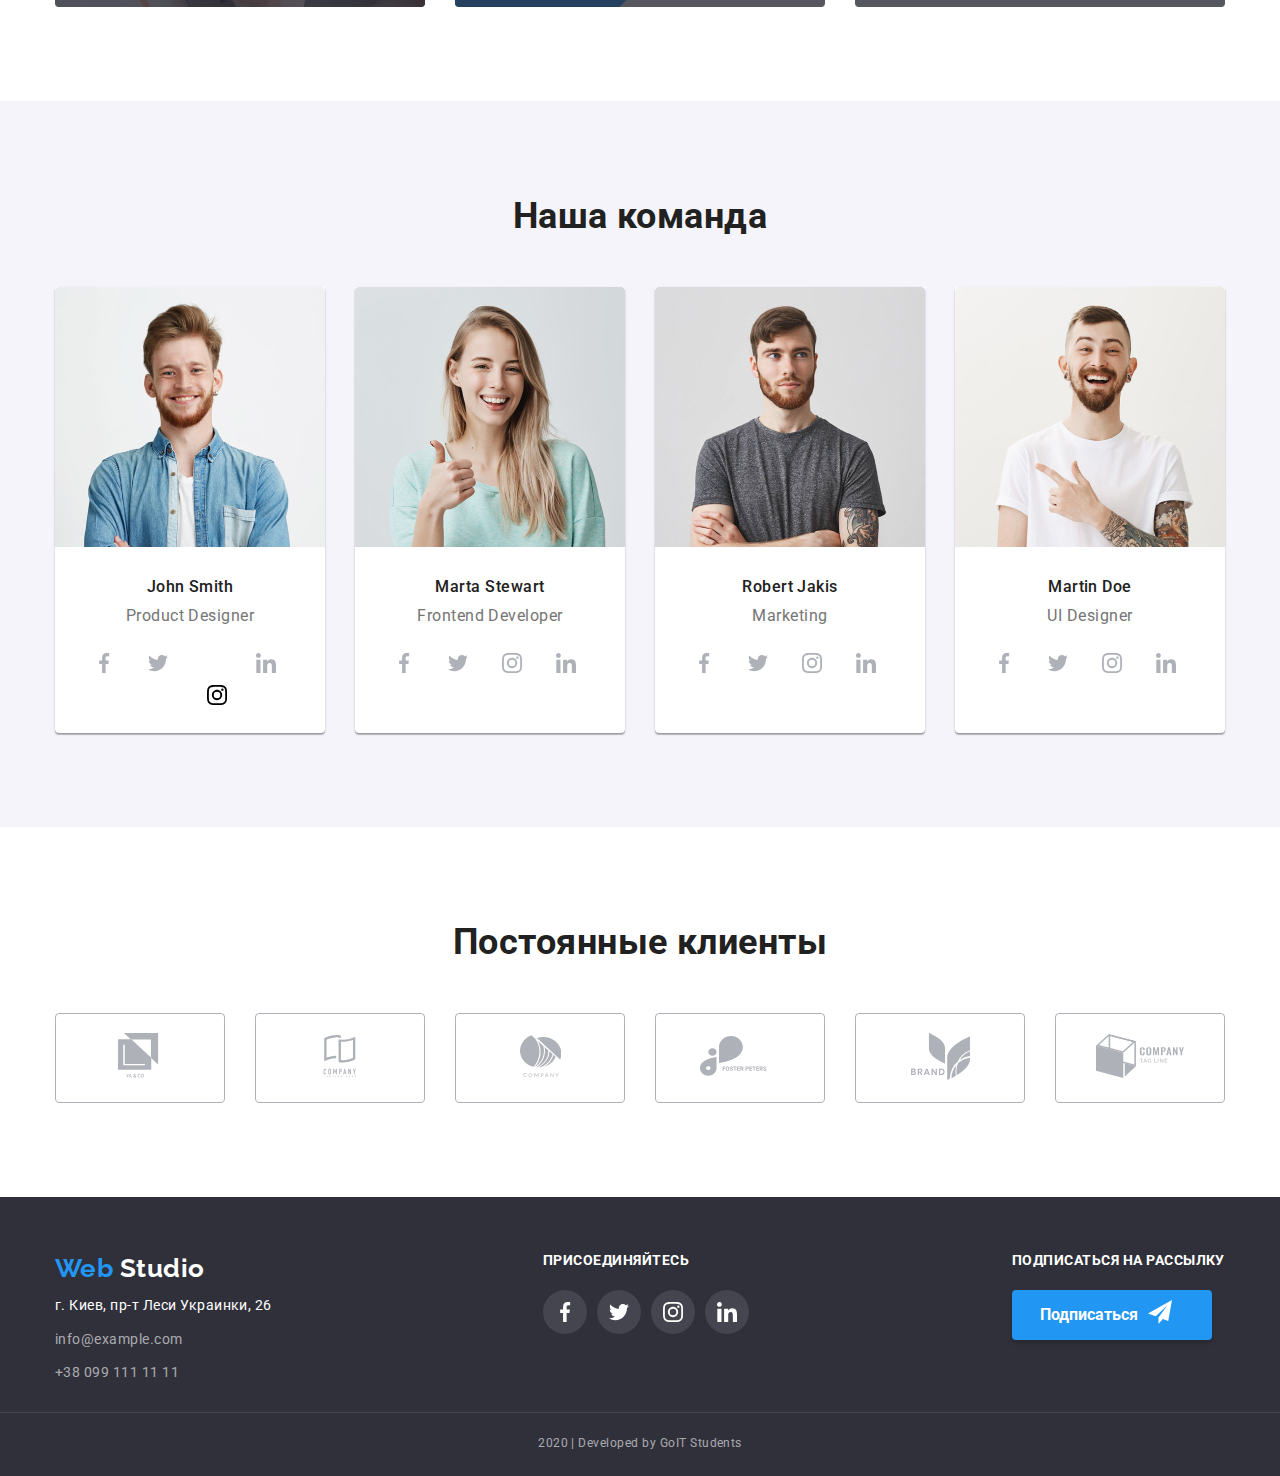
==== commit 47ce4df9: "ps4" ====
--- a/index.html
+++ b/index.html
@@ -59,7 +59,7 @@
       <!--Преимущества-->
       <section class="section">
         <div class="container">
-          <h2 class="section-title">Преимущества Веб студии</h2>
+          <h2 class="section-title visually-hidden">Преимущества Веб студии</h2>
           <ul class="feature-list">
             <li class="item">
               <svg class="features-icon">
--- a/css/styles.css
+++ b/css/styles.css
@@ -24,6 +24,16 @@
   display: block;
   max-width: 100%;
   height: auto;
+}
+.visually-hidden {
+  position: absolute;
+  width: 1px;
+  height: 1px;
+  margin: -1px;
+  padding: 0;
+  overflow: hidden;
+  border: 0;
+  clip: rect(0 0 0 0);
 }
 .section {
   padding-top: 94px;
@@ -156,6 +166,7 @@
   display: flex;
   margin: -15px;
 }
+
 .feature-list .item {
   width: 270px;
   margin: 15px;
@@ -449,6 +460,7 @@
 .container .title-portfolio {
   margin: 0;
 }
+
 .filters {
   display: flex;
   margin-bottom: 50px;
@@ -458,6 +470,7 @@
   margin-right: 8px;
 }
 .filters .button {
+  border: none;
   border-radius: 4px;
   padding: 6px 22px;
   color: var(--title-text-color);
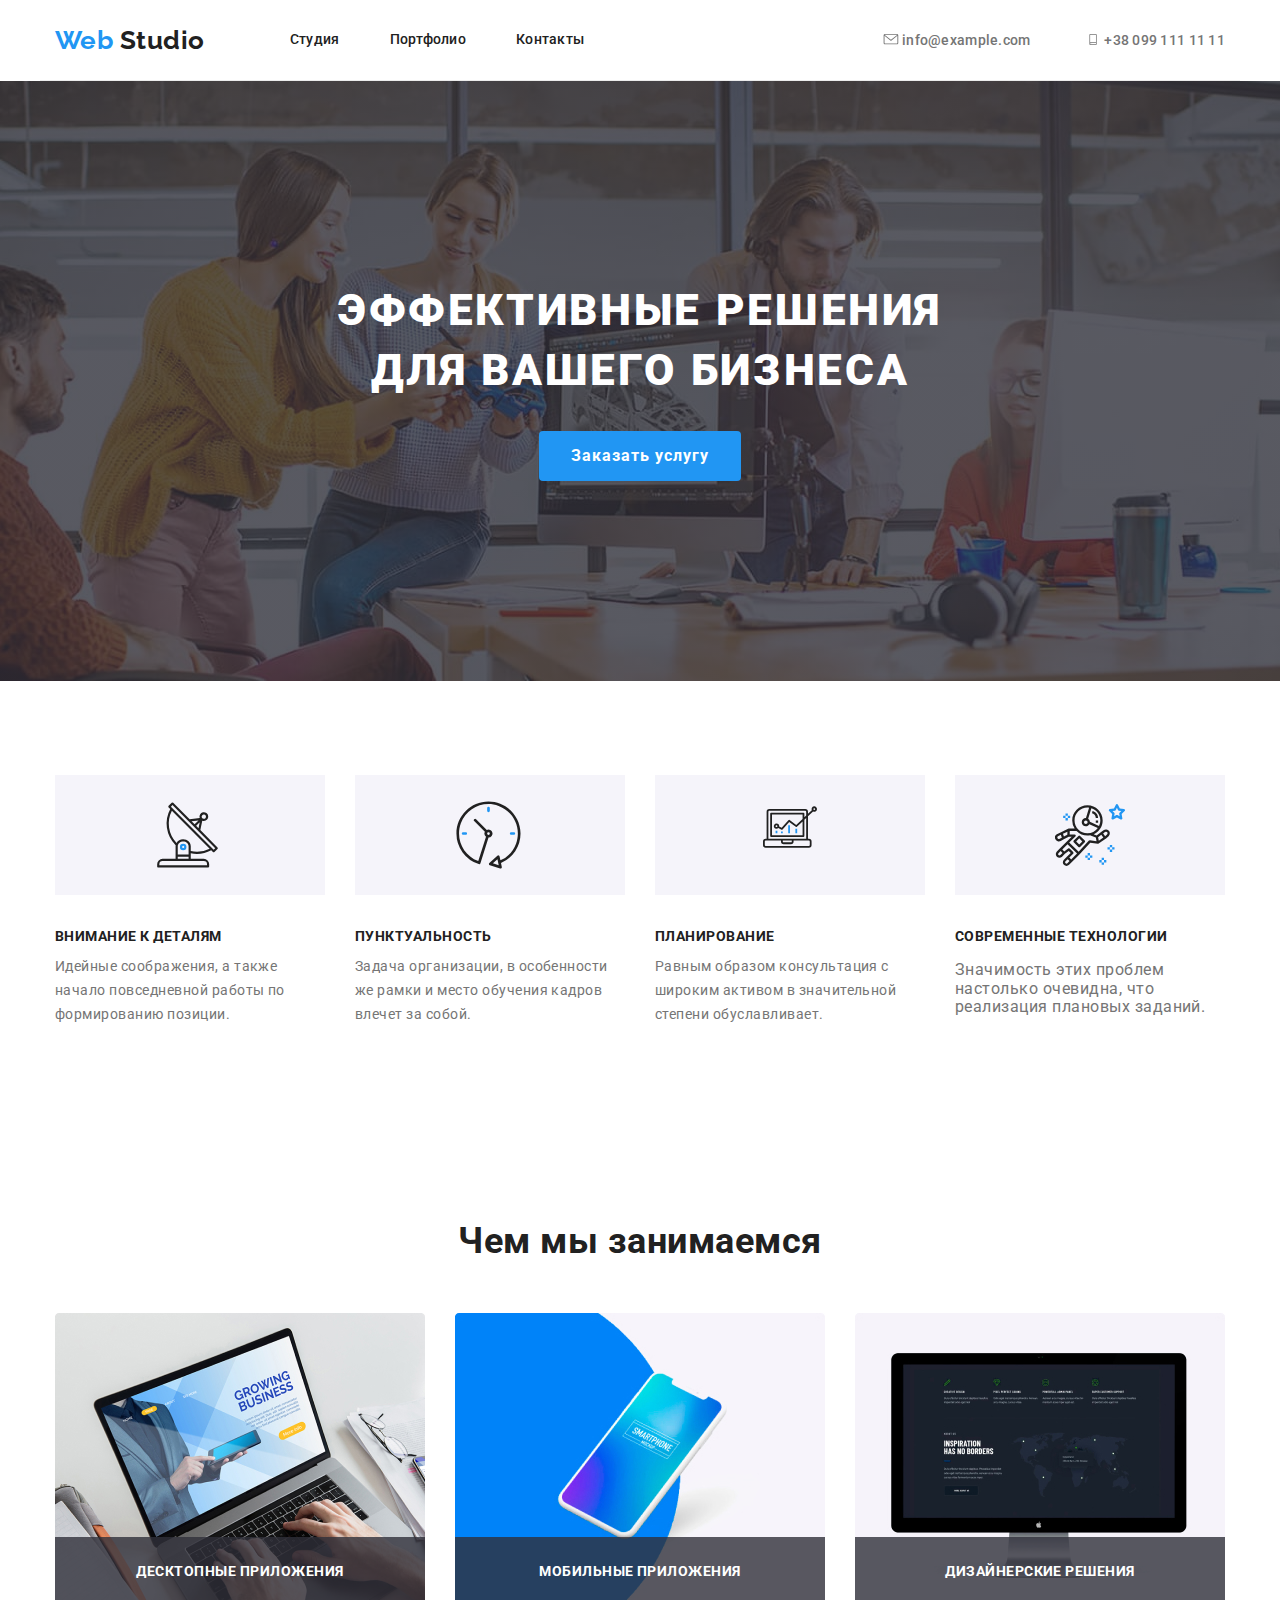
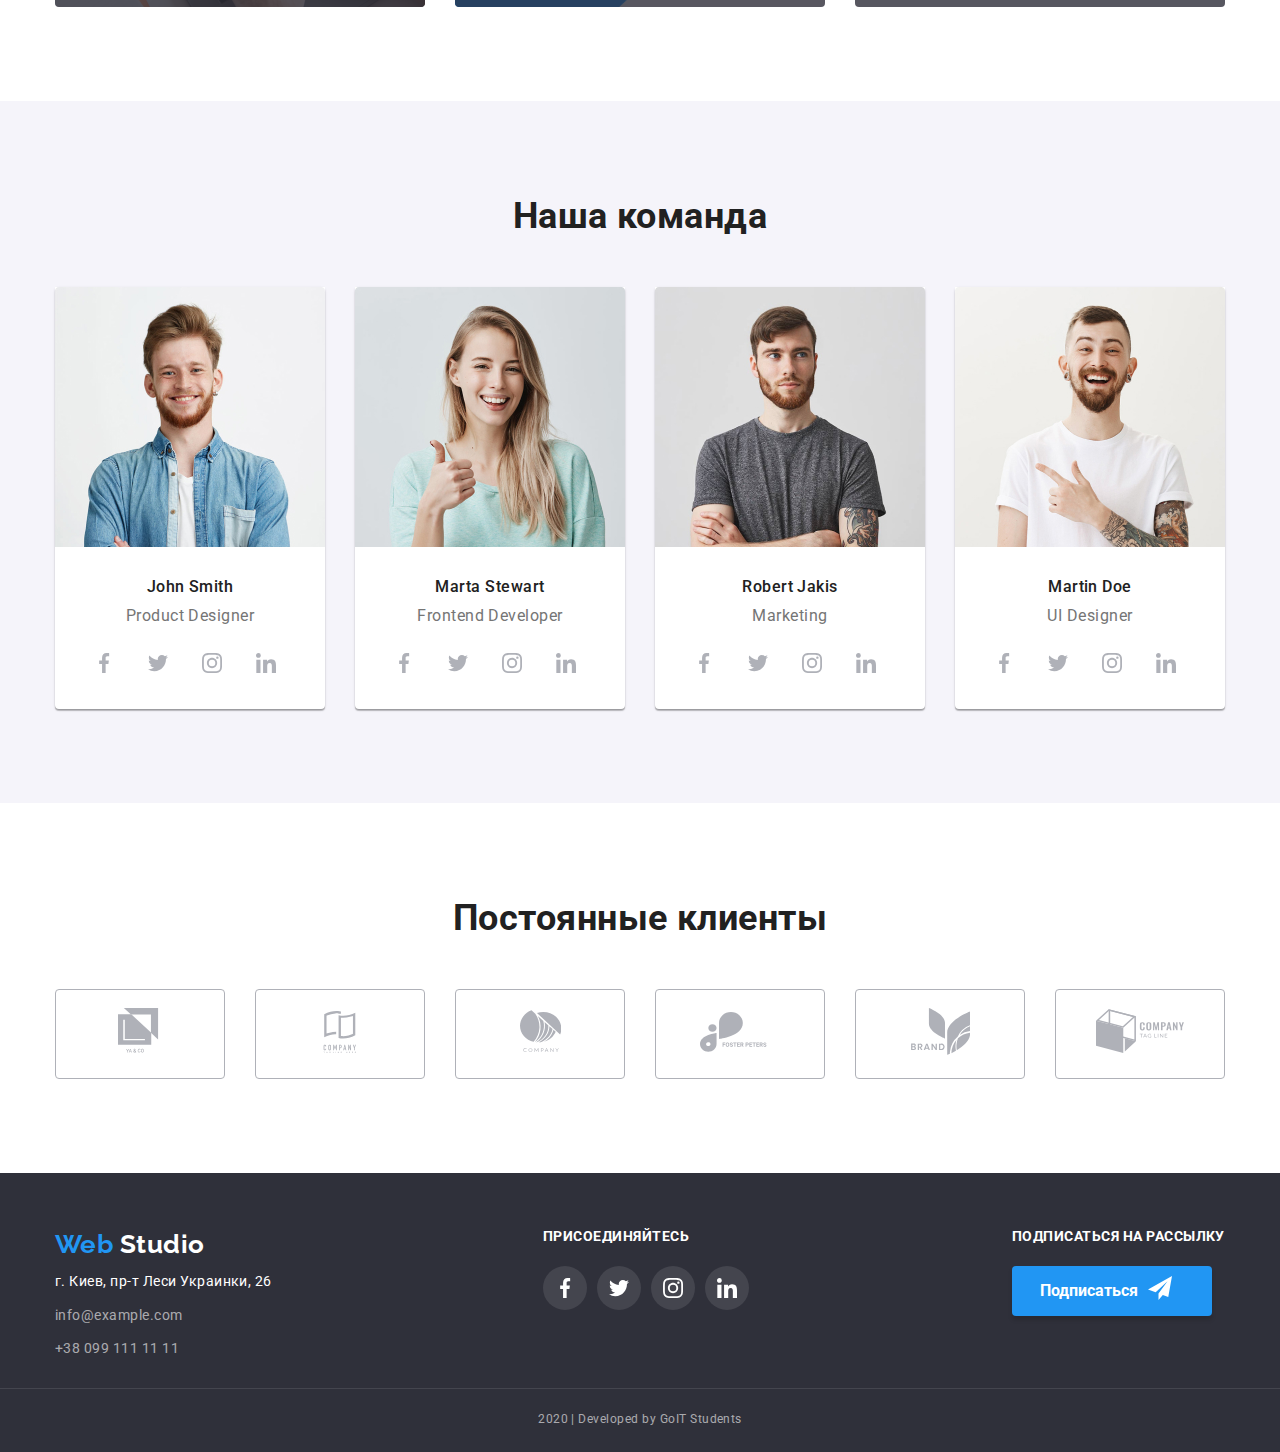
==== commit 22d20624: "ps3" ====
--- a/index.html
+++ b/index.html
@@ -23,7 +23,7 @@
         >
         <nav>
           <ul class="site-nav">
-            <li class="item"><a href="" class="link">Студия</a></li>
+            <li class="item"><a href="" class="link studio-link">Студия</a></li>
             <li class="item">
               <a href="./portfolio.html" class="link">Портфолио</a>
             </li>
@@ -188,17 +188,17 @@
                 <li>
                   <a href="" aria-label="Ссылка на Twitter" class="socials-link"
                     ><svg class="socials-item" width="20px" height="20px">
-                      <use href="./img/a1.svg#icon-twitter"></use>
-                      </svg                  ></a>
+                      <use href="./img/a1.svg#icon-twitter"></use></svg
+                  ></a>
                 </li>
                 <li>
                   <a
                     href=""
                     aria-label="Ссылка на Instagram"
                     class="socials-link"
-                    ></a>
-                    <svg class="socials-item" width="20px" height="20px">
-                      <use href="./img/a1.svg#icon-instagram"></use></svg></a>
+                    ><svg class="socials-item" width="20px" height="20px">
+                      <use href="./img/a1.svg#icon-instagram"></use></svg
+                  ></a>
                 </li>
                 <li>
                   <a
@@ -206,7 +206,8 @@
                     aria-label="Ссылка на LinkedIn"
                     class="socials-link"
                     ><svg class="socials-item ln" width="20px" height="20px">
-                      <use href="./img/a1.svg#icon-linkedin"></use></svg></a>
+                      <use href="./img/a1.svg#icon-linkedin"></use></svg
+                  ></a>
                 </li>
               </ul>
             </li>
@@ -235,7 +236,8 @@
                 <li>
                   <a href="" aria-label="Ссылка на Twitter" class="socials-link"
                     ><svg class="socials-item" width="20px" height="20px">
-                      <use href="./img/a1.svg#icon-twitter"></use></svg></a>
+                      <use href="./img/a1.svg#icon-twitter"></use></svg
+                  ></a>
                 </li>
                 <li>
                   <a
@@ -243,7 +245,8 @@
                     aria-label="Ссылка на Instagram"
                     class="socials-link"
                     ><svg class="socials-item" width="20px" height="20px">
-                      <use href="./img/a1.svg#icon-instagram"></use></svg></a>
+                      <use href="./img/a1.svg#icon-instagram"></use></svg
+                  ></a>
                 </li>
                 <li>
                   <a
@@ -251,7 +254,8 @@
                     aria-label="Ссылка на LinkedIn"
                     class="socials-link"
                     ><svg class="socials-item ln" width="20px" height="20px">
-                      <use href="./img/a1.svg#icon-linkedin"></use></svg></a>
+                      <use href="./img/a1.svg#icon-linkedin"></use></svg
+                  ></a>
                 </li>
               </ul>
             </li>
@@ -280,7 +284,8 @@
                 <li>
                   <a href="" aria-label="Ссылка на Twitter" class="socials-link"
                     ><svg class="socials-item" width="20px" height="20px">
-                      <use href="./img/a1.svg#icon-twitter"></use></svg></a>
+                      <use href="./img/a1.svg#icon-twitter"></use></svg
+                  ></a>
                 </li>
                 <li>
                   <a
@@ -288,7 +293,8 @@
                     aria-label="Ссылка на Instagram"
                     class="socials-link"
                     ><svg class="socials-item" width="20px" height="20px">
-                      <use href="./img/a1.svg#icon-instagram"></use></svg></a>
+                      <use href="./img/a1.svg#icon-instagram"></use></svg
+                  ></a>
                 </li>
                 <li>
                   <a
@@ -296,7 +302,8 @@
                     aria-label="Ссылка на LinkedIn"
                     class="socials-link"
                     ><svg class="socials-item ln" width="20px" height="20px">
-                      <use href="./img/a1.svg#icon-linkedin"></use></svg></a>
+                      <use href="./img/a1.svg#icon-linkedin"></use></svg
+                  ></a>
                 </li>
               </ul>
             </li>
@@ -325,7 +332,8 @@
                 <li>
                   <a href="" aria-label="Ссылка на Twitter" class="socials-link"
                     ><svg class="socials-item" width="20px" height="20px">
-                      <use href="./img/a1.svg#icon-twitter"></use></svg></a>
+                      <use href="./img/a1.svg#icon-twitter"></use></svg
+                  ></a>
                 </li>
                 <li>
                   <a
@@ -333,7 +341,8 @@
                     aria-label="Ссылка на Instagram"
                     class="socials-link"
                     ><svg class="socials-item" width="20px" height="20px">
-                      <use href="./img/a1.svg#icon-instagram"></use></svg></a>
+                      <use href="./img/a1.svg#icon-instagram"></use></svg
+                  ></a>
                 </li>
                 <li>
                   <a
@@ -341,7 +350,8 @@
                     aria-label="Ссылка на LinkedIn"
                     class="socials-link"
                     ><svg class="socials-item ln" width="20px" height="20px">
-                      <use href="./img/a1.svg#icon-linkedin"></use></svg></a>
+                      <use href="./img/a1.svg#icon-linkedin"></use></svg
+                  ></a>
                 </li>
               </ul>
             </li>
@@ -363,27 +373,32 @@
             <li class="item">
               <a href="" class="link"
                 ><svg class="clients-logo" width="40px" height="42px">
-                  <use href="./img/a1.svg#icon-logo2"></use></svg></a>
+                  <use href="./img/a1.svg#icon-logo2"></use></svg
+              ></a>
             </li>
             <li class="item">
               <a href="" class="link"
                 ><svg class="clients-logo" width="41px" height="43px">
-                  <use href="./img/a1.svg#icon-logo3"></use></svg></a>
+                  <use href="./img/a1.svg#icon-logo3"></use></svg
+              ></a>
             </li>
             <li class="item">
               <a href="" class="link"
                 ><svg class="clients-logo" width="80px" height="42px">
-                  <use href="./img/a1.svg#icon-logo4"></use></svg></a>
+                  <use href="./img/a1.svg#icon-logo4"></use></svg
+              ></a>
             </li>
             <li class="item">
               <a href="" class="link"
                 ><svg class="clients-logo" width="59px" height="47px">
-                  <use href="./img/a1.svg#icon-logo5"></use></svg></a>
+                  <use href="./img/a1.svg#icon-logo5"></use></svg
+              ></a>
             </li>
             <li class="item">
               <a href="" class="link"
                 ><svg class="clients-logo" width="88px" height="45px">
-                  <use href="./img/a1.svg#icon-logo6"></use></svg></a>
+                  <use href="./img/a1.svg#icon-logo6"></use></svg
+              ></a>
             </li>
           </ul>
         </div>
@@ -418,17 +433,20 @@
             <li>
               <a href="" aria-label="Ссылка на Twitter" class="cosials"
                 ><svg class="cosials-icon" width="20px" height="20px">
-                  <use href="./img/a1.svg#icon-twitter"></use></svg></a>
+                  <use href="./img/a1.svg#icon-twitter"></use></svg
+              ></a>
             </li>
             <li>
               <a href="" aria-label="Ссылка на Instagram" class="cosials"
                 ><svg class="cosials-icon" width="20px" height="20px">
-                  <use href="./img/a1.svg#icon-instagram"></use></svg></a>
+                  <use href="./img/a1.svg#icon-instagram"></use></svg
+              ></a>
             </li>
             <li>
               <a href="" aria-label="Ссылка на LinkedIn" class="cosials"
                 ><svg class="cosials-icon" width="20px" height="20px">
-                  <use href="./img/a1.svg#icon-linkedin"></use></svg></a>
+                  <use href="./img/a1.svg#icon-linkedin"></use></svg
+              ></a>
             </li>
           </ul>
         </div>
--- a/css/styles.css
+++ b/css/styles.css
@@ -5,6 +5,7 @@
   --accent-color: #2196f3;
   --footer-address-color: rgba(255, 255, 255, 0.6);
   --background-second: #f5f4fa;
+  --timing-function: cubic-bezier(0.4, 0, 0.2, 1);
 }
 body {
   background: #ffffff;
@@ -82,6 +83,7 @@
 }
 .site-nav .link {
   display: block;
+  position: relative;
   color: var(--title-text-color);
   font-weight: 500;
   font-size: 14px;
@@ -94,6 +96,40 @@
 .site-nav .link:focus {
   color: var(--accent-color);
 }
+.site-nav .studio-link::after {
+  content: "";
+  position: absolute;
+  left: 0;
+  bottom: 0;
+  display: block;
+  width: 100%;
+  height: 4px;
+  border-radius: 2px;
+  background-color: var(--accent-color);
+  opacity: 0;
+  transition: opacity 250ms cubic-bezier(0.4, 0, 0.2, 1);
+}
+.site-nav .studio-link:hover::after,
+.site-nav .studio-link:focus::after {
+  opacity: 1;
+}
+.site-nav .portfolio-link::after {
+  content: "";
+  position: absolute;
+  left: 0;
+  bottom: 0;
+  display: block;
+  width: 100%;
+  height: 4px;
+  border-radius: 2px;
+  background-color: var(--accent-color);
+  opacity: 0;
+  transition: opacity 250ms cubic-bezier(0.4, 0, 0.2, 1);
+}
+.site-nav .portfolio-link:hover::after,
+.site-nav .portfolio-link:focus::after {
+  opacity: 1;
+}
 .address {
   margin-left: auto;
 }
@@ -103,6 +139,7 @@
   font-size: 14px;
   line-height: 1.14;
   letter-spacing: 0.02em;
+  transition: color 250ms cubic-bezier(0.4, 0, 0.2, 1);
 }
 .address .link:hover,
 .address .link:focus {
@@ -116,8 +153,10 @@
   width: 16px;
   height: 11px;
   fill: var(--primary-text-color);
-}
-.address .link-icon:hover {
+  transition: color 250ms cubic-bezier(0.4, 0, 0.2, 1);
+}
+.address .link-icon:hover,
+.address .link-icon:focus {
   fill: var(--accent-color);
 }
 /*Hero*/
@@ -312,8 +351,10 @@
   background-color: #ffffff;
   fill: #afb1b8;
   border-radius: 50%;
-}
-.socials-link:hover {
+  transition: background-color 250ms cubic-bezier(0.4, 0, 0.2, 1);
+}
+.socials-link:hover,
+.socials-link:focus {
   background-color: var(--accent-color);
   fill: #ffffff;
 }
@@ -332,6 +373,7 @@
   box-sizing: border-box;
   border-radius: 4px;
   margin: 15px;
+  transition: color 250ms cubic-bezier(0.4, 0, 0.2, 1);
 }
 .clients-list .item:hover,
 .clients-list .item:focus {
@@ -339,11 +381,13 @@
 }
 .clients-logo {
   fill: #afb1b8;
+  transition: fill 250ms cubic-bezier(0.4, 0, 0.2, 1);
 }
 .clients-logo:hover,
 .clients-logo:focus {
   fill: var(--accent-color);
 }
+
 /*Footer*/
 footer {
   background: #2f303a;
@@ -408,9 +452,11 @@
   height: 44px;
   border-radius: 50%;
   background: rgba(255, 255, 255, 0.1);
-}
-
-.cosials:hover {
+  transition: background-color 250ms cubic-bezier(0.4, 0, 0.2, 1);
+}
+
+.cosials:hover,
+.cosials:focus {
   background-color: var(--accent-color);
 }
 .cosials-icon {
@@ -475,6 +521,7 @@
   padding: 6px 22px;
   color: var(--title-text-color);
   background: var(--background-second);
+  transition: background-color 250ms cubic-bezier(0.4, 0, 0.2, 1);
 }
 
 .filters .button:hover,
@@ -493,10 +540,28 @@
   margin: 15px;
   border-top-left-radius: 5px;
   border-top-right-radius: 5px;
-  overflow: hidden;
   box-shadow: 1px 4px 6px rgba(0, 0, 0, 0.16), 0px 4px 4px rgba(0, 0, 0, 0.06),
     0px 1px 1px rgba(0, 0, 0, 0.12);
 }
+/*
+.works-list .card-img {
+  position: relative;
+  overflow: hidden;
+}
+.works-list .card-img::before {
+  position: absolute;
+  content: "";
+  width: 100%;
+  height: 100%;
+  background-color: rgba(33, 150, 243, 0.9);
+  transform: translateY(100%);
+  transition: transform 250ms cubic-bezier(0.4, 0, 0.2, 1);
+}
+
+.works-list .card:hover .works-list .card-img::before {
+  transform: translateY(0);
+}*/
+
 .works-list .title {
   margin-top: 0;
   margin-bottom: 4px;
